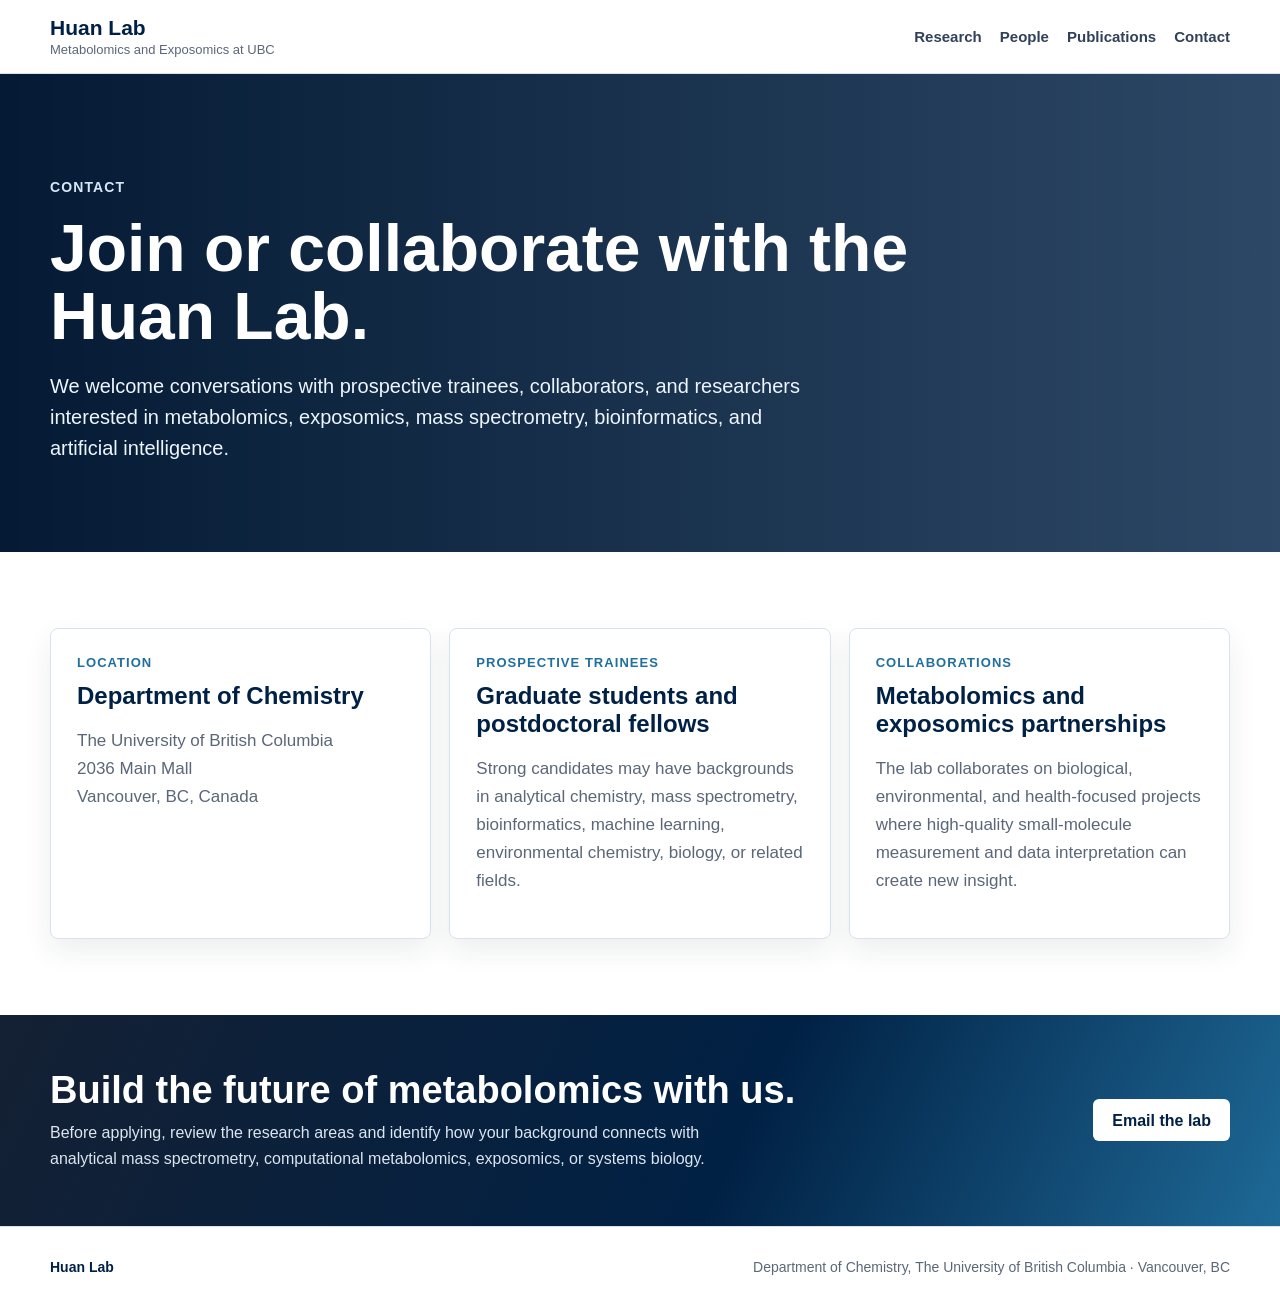
==== contact.html @ 89d255ff "Add files via upload" ====
<!doctype html>
<html lang="en">
<head>
  <meta charset="utf-8">
  <meta name="viewport" content="width=device-width, initial-scale=1">
  <title>Contact | Huan Lab</title>
  <link rel="stylesheet" href="style.css">
</head>
<body>
  <header class="site-header">
    <a class="site-brand" href="index.html">
      <strong>Huan Lab</strong>
      <span>Metabolomics and Exposomics at UBC</span>
    </a>
    <nav class="site-nav" aria-label="Primary navigation">
      <a href="research.html">Research</a>
      <a href="people.html">People</a>
      <a href="publications.html">Publications</a>
      <a href="contact.html">Contact</a>
    </nav>
  </header>

  <main>
    <section class="page-hero page-hero--contact">
      <div class="hl-wrap">
        <p class="hl-eyebrow">Contact</p>
        <h1>Join or collaborate with the Huan Lab.</h1>
        <p>We welcome conversations with prospective trainees, collaborators, and researchers interested in metabolomics, exposomics, mass spectrometry, bioinformatics, and artificial intelligence.</p>
      </div>
    </section>

    <section class="page-section">
      <div class="hl-wrap contact-grid">
        <article class="info-card">
          <span class="card-kicker">Location</span>
          <h2>Department of Chemistry</h2>
          <p>The University of British Columbia<br>2036 Main Mall<br>Vancouver, BC, Canada</p>
        </article>
        <article class="info-card">
          <span class="card-kicker">Prospective trainees</span>
          <h2>Graduate students and postdoctoral fellows</h2>
          <p>Strong candidates may have backgrounds in analytical chemistry, mass spectrometry, bioinformatics, machine learning, environmental chemistry, biology, or related fields.</p>
        </article>
        <article class="info-card">
          <span class="card-kicker">Collaborations</span>
          <h2>Metabolomics and exposomics partnerships</h2>
          <p>The lab collaborates on biological, environmental, and health-focused projects where high-quality small-molecule measurement and data interpretation can create new insight.</p>
        </article>
      </div>
    </section>

    <section class="hl-join" aria-labelledby="join-title">
      <div class="hl-wrap hl-join__inner">
        <div>
          <h2 id="join-title">Build the future of metabolomics with us.</h2>
          <p>Before applying, review the research areas and identify how your background connects with analytical mass spectrometry, computational metabolomics, exposomics, or systems biology.</p>
        </div>
        <a class="hl-button hl-button--light" href="mailto:tao.huan@ubc.ca">Email the lab</a>
      </div>
    </section>
  </main>

  <footer class="site-footer">
    <div class="hl-wrap">
      <strong>Huan Lab</strong>
      <span>Department of Chemistry, The University of British Columbia · Vancouver, BC</span>
    </div>
  </footer>
</body>
</html>
---- style.css ----
/* Huan Lab homepage redesign
   Add this in WordPress under Appearance > Custom CSS.
   All selectors use the hl- prefix to avoid broad theme conflicts. */

* {
  box-sizing: border-box;
}

body {
  margin: 0;
  background: var(--hl-bg);
  color: var(--hl-ink);
  font-family: Arial, Helvetica, sans-serif;
}

a {
  color: inherit;
}

.site-header {
  position: sticky;
  top: 0;
  z-index: 50;
  min-height: 74px;
  display: flex;
  align-items: center;
  justify-content: space-between;
  gap: 24px;
  padding: 14px max(24px, calc((100vw - 1180px) / 2));
  border-bottom: 1px solid var(--hl-line);
  background: rgba(255, 255, 255, .96);
  backdrop-filter: blur(12px);
}

.site-brand {
  display: grid;
  gap: 2px;
  color: var(--hl-ubc-blue);
  text-decoration: none;
}

.site-brand strong {
  font-size: 21px;
  line-height: 1.1;
}

.site-brand span {
  color: var(--hl-muted);
  font-size: 13px;
}

.site-nav {
  display: flex;
  flex-wrap: wrap;
  align-items: center;
  justify-content: flex-end;
  gap: 18px;
  color: #31415a;
  font-size: 15px;
  font-weight: 700;
}

.site-nav a {
  text-decoration: none;
}

.site-nav a:hover,
.site-nav a:focus {
  color: var(--hl-blue);
}

.site-footer {
  padding: 32px 0;
  border-top: 1px solid var(--hl-line);
  background: #fff;
  color: var(--hl-muted);
  font-size: 14px;
}

.site-footer .hl-wrap {
  display: flex;
  flex-wrap: wrap;
  justify-content: space-between;
  gap: 12px;
}

.site-footer strong {
  color: var(--hl-ubc-blue);
}

:root {
  --hl-ubc-blue: #002145;
  --hl-ink: #142033;
  --hl-muted: #5b6778;
  --hl-line: #d9e2ec;
  --hl-blue: #1f6f9f;
  --hl-green: #32705f;
  --hl-gold: #b98218;
  --hl-bg: #f6f8fb;
  --hl-white: #fff;
  --hl-shadow: 0 18px 45px rgba(20, 32, 51, .12);
  --hl-glow: 0 24px 70px rgba(31, 111, 159, .2);
}

.hl-wrap {
  width: min(1180px, calc(100% - 32px));
  margin-inline: auto;
}

.hl-hero {
  margin: 0 calc(50% - 50vw);
  color: var(--hl-white);
  background:
    linear-gradient(90deg, rgba(0, 22, 48, .98), rgba(0, 33, 69, .84) 48%, rgba(0, 33, 69, .22)),
    linear-gradient(180deg, rgba(0, 0, 0, .1), rgba(0, 33, 69, .35)),
    url("https://huan.chem.ubc.ca/wp-content/blogs.dir/3789/files/2022/09/LRPS1--scaled.jpg?b=3789&h=900&w=1600&zc=1") center / cover;
}

.hl-hero__inner {
  width: min(1180px, calc(100% - 32px));
  min-height: 620px;
  display: grid;
  align-content: center;
  margin-inline: auto;
  padding: 72px 0 118px;
}

.hl-eyebrow {
  margin: 0 0 16px;
  color: #d7e7f7;
  font-size: 14px;
  font-weight: 700;
  letter-spacing: .08em;
  line-height: 1.4;
  text-transform: uppercase;
}

.hl-eyebrow--dark {
  color: var(--hl-blue);
}

.hl-hero h1 {
  max-width: 860px;
  margin: 0;
  color: var(--hl-white);
  font-size: clamp(42px, 6vw, 72px);
  line-height: 1.01;
}

.hl-hero__copy {
  max-width: 760px;
  margin: 22px 0 28px;
  color: #edf5ff;
  font-size: 21px;
  line-height: 1.55;
}

.hl-hero__signals {
  max-width: 900px;
  display: flex;
  flex-wrap: wrap;
  gap: 10px;
  margin-top: 32px;
}

.hl-hero__signals span {
  display: inline-flex;
  align-items: center;
  min-height: 34px;
  padding: 0 12px;
  border: 1px solid rgba(255, 255, 255, .26);
  border-radius: 999px;
  background: rgba(255, 255, 255, .1);
  color: #eef6ff;
  font-size: 13px;
  font-weight: 700;
  backdrop-filter: blur(10px);
}

.hl-actions {
  display: flex;
  flex-wrap: wrap;
  gap: 12px;
}

.hl-button {
  display: inline-flex;
  align-items: center;
  justify-content: center;
  min-height: 42px;
  padding: 0 18px;
  border: 1px solid transparent;
  border-radius: 6px;
  background: var(--hl-ubc-blue);
  color: var(--hl-white) !important;
  font-weight: 700;
  line-height: 1.2;
  text-decoration: none !important;
}

.hl-button:hover,
.hl-button:focus {
  background: #073a73;
  color: var(--hl-white) !important;
  text-decoration: none !important;
}

.hl-button--secondary {
  background: var(--hl-white);
  color: var(--hl-ubc-blue) !important;
  border-color: #b8c7d9;
}

.hl-button--secondary:hover,
.hl-button--secondary:focus {
  background: #eef4fb;
  color: var(--hl-ubc-blue) !important;
}

.hl-button--light {
  background: var(--hl-white);
  color: var(--hl-ubc-blue) !important;
}

.hl-metrics {
  position: relative;
  z-index: 2;
  margin: -54px 0 0;
}

.hl-metric-grid {
  display: grid;
  grid-template-columns: repeat(4, minmax(0, 1fr));
  gap: 1px;
  overflow: hidden;
  border: 1px solid var(--hl-line);
  border-radius: 8px;
  background: var(--hl-line);
  box-shadow: var(--hl-glow);
}

.hl-metric {
  min-height: 110px;
  padding: 24px;
  background: var(--hl-white);
}

.hl-metric strong {
  display: block;
  color: var(--hl-blue);
  font-size: 30px;
  line-height: 1;
}

.hl-metric span {
  display: block;
  margin-top: 8px;
  color: var(--hl-muted);
  font-size: 14px;
  line-height: 1.35;
}

.hl-section {
  margin: 0 calc(50% - 50vw);
  padding: 76px 0;
  background: var(--hl-bg);
}

.hl-section--white {
  background: var(--hl-white);
  border-block: 1px solid var(--hl-line);
}

.hl-section-head {
  display: flex;
  align-items: end;
  justify-content: space-between;
  gap: 28px;
  margin-bottom: 28px;
}

.hl-section h2,
.hl-join h2 {
  margin: 0;
  color: var(--hl-ink);
  font-size: 38px;
  line-height: 1.15;
}

.hl-section-head p,
.hl-intro p,
.hl-people__copy p {
  max-width: 560px;
  margin: 0;
  color: var(--hl-muted);
  font-size: 16px;
  line-height: 1.6;
}

.hl-intro p,
.hl-people__copy p {
  margin: 16px 0 22px;
}

.hl-focus-grid {
  display: grid;
  grid-template-columns: repeat(4, minmax(0, 1fr));
  gap: 18px;
}

.hl-focus-card {
  min-height: 410px;
  display: flex;
  flex-direction: column;
  justify-content: end;
  overflow: hidden;
  border-radius: 8px;
  background: #18243a;
  color: var(--hl-white);
  box-shadow: 0 14px 34px rgba(20, 32, 51, .16);
  transition: transform .18s ease, box-shadow .18s ease;
}

.hl-focus-card:hover {
  transform: translateY(-4px);
  box-shadow: 0 18px 44px rgba(20, 32, 51, .2);
}

.hl-focus-card--sample {
  background: linear-gradient(rgba(0, 33, 69, .05), rgba(0, 19, 42, .9)), url("https://huan.chem.ubc.ca/wp-content/blogs.dir/3789/files/2020/11/solvent-transfer-scaled.jpg?b=3789&h=650&w=900&zc=1") center / cover;
}

.hl-focus-card--data {
  background: linear-gradient(rgba(0, 33, 69, .05), rgba(0, 19, 42, .9)), url("https://huan.chem.ubc.ca/wp-content/blogs.dir/3789/files/2020/11/Shipei-and-Huaxu-scaled.jpg?b=3789&h=650&w=900&zc=1") center / cover;
}

.hl-focus-card--system {
  background: linear-gradient(rgba(0, 33, 69, .05), rgba(0, 19, 42, .9)), url("https://huan.chem.ubc.ca/wp-content/blogs.dir/3789/files/2020/11/Shipei-autosampler-scaled.jpg?b=3789&h=650&w=900&zc=1") center / cover;
}

.hl-focus-card--team {
  background: linear-gradient(rgba(0, 33, 69, .05), rgba(0, 19, 42, .9)), url("https://huan.chem.ubc.ca/wp-content/blogs.dir/3789/files/2022/09/LRPS1--scaled.jpg?b=3789&h=650&w=900&zc=1") center / cover;
}

.hl-focus-card__body {
  padding: 24px;
}

.hl-focus-card__body span {
  display: inline-flex;
  margin-bottom: 12px;
  color: #98d4f0;
  font-size: 13px;
  font-weight: 800;
  letter-spacing: .08em;
}

.hl-focus-card h3 {
  margin: 0 0 8px;
  color: var(--hl-white);
  font-size: 21px;
  line-height: 1.2;
}

.hl-focus-card p {
  margin: 0;
  color: #e6eef8;
  font-size: 15px;
  line-height: 1.5;
}

.hl-focus-card a {
  display: inline-block;
  margin-top: 14px;
  color: var(--hl-white) !important;
  font-weight: 700;
}

.hl-split {
  display: grid;
  grid-template-columns: .9fr 1.4fr;
  gap: 48px;
  align-items: start;
}

.hl-research-list {
  display: grid;
  gap: 14px;
}

.hl-research-item {
  display: grid;
  grid-template-columns: 48px 1fr;
  gap: 16px;
  padding: 22px;
  border: 1px solid var(--hl-line);
  border-radius: 8px;
  background: linear-gradient(135deg, #fff, #f8fbfe);
  box-shadow: 0 10px 24px rgba(20, 32, 51, .06);
}

.hl-research-icon {
  width: 48px;
  height: 48px;
  display: grid;
  place-items: center;
  border-radius: 6px;
  color: var(--hl-white);
  background: var(--hl-blue);
  font-weight: 700;
  font-size: 13px;
}

.hl-research-icon--green {
  background: var(--hl-green);
}

.hl-research-icon--gold {
  background: var(--hl-gold);
}

.hl-research-icon--ink {
  background: var(--hl-ink);
}

.hl-research-item h3 {
  margin: 0 0 6px;
  color: var(--hl-ink);
  font-size: 20px;
  line-height: 1.25;
}

.hl-research-item p {
  margin: 0;
  color: var(--hl-muted);
  line-height: 1.55;
}

.hl-people {
  display: grid;
  grid-template-columns: 1fr 1fr;
  gap: 28px;
  align-items: center;
}

.hl-people-grid {
  display: grid;
  grid-template-columns: repeat(3, minmax(0, 1fr));
  gap: 12px;
}

.hl-people-grid a {
  min-height: 150px;
  display: flex;
  align-items: end;
  padding: 14px;
  border: 1px solid var(--hl-line);
  border-radius: 8px;
  background:
    linear-gradient(145deg, rgba(231, 238, 247, .94), rgba(255, 255, 255, .96)),
    radial-gradient(circle at 20% 20%, rgba(31, 111, 159, .22), transparent 34%);
  color: var(--hl-ubc-blue) !important;
  font-weight: 700;
  line-height: 1.25;
  text-decoration: none !important;
}

.hl-people-grid a:hover,
.hl-people-grid a:focus {
  border-color: #9db5cf;
  background: #eef4fb;
}

.hl-publication-panel {
  padding: 28px;
  border-radius: 8px;
  background:
    linear-gradient(140deg, rgba(0, 33, 69, 1), rgba(20, 32, 51, .96)),
    var(--hl-ubc-blue);
  color: var(--hl-white);
  box-shadow: var(--hl-glow);
}

.hl-publication-panel h3 {
  margin: 0 0 18px;
  color: var(--hl-white);
  font-size: 24px;
  line-height: 1.25;
}

.hl-publication {
  padding: 16px 0;
  border-top: 1px solid rgba(255, 255, 255, .22);
}

.hl-publication strong {
  display: block;
  margin-bottom: 4px;
  color: var(--hl-white);
  line-height: 1.4;
}

.hl-publication span {
  color: #cfdded;
  font-size: 14px;
}

.hl-join {
  margin: 0 calc(50% - 50vw);
  padding: 54px 0;
  background:
    linear-gradient(115deg, rgba(20, 32, 51, 1), rgba(0, 33, 69, .96) 58%, rgba(31, 111, 159, .92)),
    var(--hl-ink);
  color: var(--hl-white);
}

.hl-join__inner {
  display: flex;
  align-items: center;
  justify-content: space-between;
  gap: 28px;
}

.hl-join h2 {
  color: var(--hl-white);
}

.hl-join p {
  max-width: 680px;
  margin: 8px 0 0;
  color: #dce5f0;
  line-height: 1.6;
}

@media (max-width: 900px) {
  .hl-hero {
    background:
      linear-gradient(180deg, rgba(0, 22, 48, .96), rgba(0, 33, 69, .82)),
      url("https://huan.chem.ubc.ca/wp-content/blogs.dir/3789/files/2022/09/LRPS1--scaled.jpg?b=3789&h=900&w=1200&zc=1") center / cover;
  }

  .hl-hero__inner {
    min-height: 520px;
  }

  .hl-section-head,
  .hl-join__inner {
    align-items: start;
    flex-direction: column;
  }

  .hl-metric-grid,
  .hl-focus-grid,
  .hl-split,
  .hl-people {
    grid-template-columns: 1fr;
  }

  .hl-focus-card {
    min-height: 330px;
  }
}

@media (max-width: 560px) {
  .hl-hero h1 {
    font-size: 40px;
  }

  .hl-hero__copy {
    font-size: 18px;
  }

  .hl-section {
    padding: 56px 0;
  }

  .hl-section h2,
  .hl-join h2 {
    font-size: 29px;
  }

  .hl-people-grid {
    grid-template-columns: 1fr 1fr;
  }

  .hl-research-item {
    grid-template-columns: 1fr;
  }
}

.page-hero {
  padding: 104px 0 88px;
  color: #fff;
  background:
    linear-gradient(90deg, rgba(0, 22, 48, .96), rgba(0, 33, 69, .82)),
    url("https://huan.chem.ubc.ca/wp-content/blogs.dir/3789/files/2022/09/LRPS1--scaled.jpg?b=3789&h=760&w=1500&zc=1") center / cover;
}

.page-hero--research {
  background:
    linear-gradient(90deg, rgba(0, 22, 48, .96), rgba(0, 33, 69, .76)),
    url("https://huan.chem.ubc.ca/wp-content/blogs.dir/3789/files/2020/11/Shipei-autosampler-scaled.jpg?b=3789&h=760&w=1500&zc=1") center / cover;
}

.page-hero--people {
  background:
    linear-gradient(90deg, rgba(0, 22, 48, .96), rgba(0, 33, 69, .76)),
    url("https://huan.chem.ubc.ca/wp-content/blogs.dir/3789/files/2020/11/Shipei-and-Huaxu-scaled.jpg?b=3789&h=760&w=1500&zc=1") center / cover;
}

.page-hero--publications,
.page-hero--contact {
  background:
    linear-gradient(90deg, rgba(0, 22, 48, .98), rgba(0, 33, 69, .82)),
    url("https://huan.chem.ubc.ca/wp-content/blogs.dir/3789/files/2020/11/solvent-transfer-scaled.jpg?b=3789&h=760&w=1500&zc=1") center / cover;
}

.page-hero h1 {
  max-width: 860px;
  margin: 0;
  color: #fff;
  font-size: clamp(42px, 6vw, 66px);
  line-height: 1.04;
}

.page-hero p:not(.hl-eyebrow) {
  max-width: 760px;
  margin: 20px 0 0;
  color: #edf5ff;
  font-size: 20px;
  line-height: 1.55;
}

.page-section {
  padding: 76px 0;
  background: #fff;
}

.page-section--soft {
  border-block: 1px solid var(--hl-line);
  background: var(--hl-bg);
}

.page-intro {
  max-width: 920px;
}

.page-intro h2,
.section-heading h2,
.split-feature h2,
.info-card h2,
.publication-card h2,
.profile-lead h2 {
  margin: 0 0 14px;
  color: var(--hl-ubc-blue);
  line-height: 1.16;
}

.page-intro p,
.section-heading p,
.split-feature p,
.info-card p,
.publication-card p,
.profile-lead p {
  color: var(--hl-muted);
  font-size: 17px;
  line-height: 1.65;
}

.card-grid {
  display: grid;
  gap: 18px;
}

.card-grid--two {
  grid-template-columns: repeat(2, minmax(0, 1fr));
}

.info-card,
.publication-card,
.person-card {
  padding: 26px;
  border: 1px solid var(--hl-line);
  border-radius: 8px;
  background: #fff;
  box-shadow: 0 12px 28px rgba(20, 32, 51, .08);
}

.card-kicker,
.publication-card span {
  display: block;
  margin-bottom: 12px;
  color: var(--hl-blue);
  font-size: 13px;
  font-weight: 800;
  letter-spacing: .08em;
  text-transform: uppercase;
}

.split-feature {
  display: grid;
  grid-template-columns: .9fr 1.1fr;
  gap: 48px;
  align-items: start;
}

.process-list {
  display: grid;
  gap: 12px;
}

.process-list div {
  display: grid;
  grid-template-columns: 120px 1fr;
  gap: 18px;
  padding: 18px;
  border: 1px solid var(--hl-line);
  border-radius: 8px;
  background: #fff;
}

.process-list strong {
  color: var(--hl-ubc-blue);
}

.process-list span {
  color: var(--hl-muted);
}

.profile-lead {
  display: grid;
  grid-template-columns: 128px 1fr;
  gap: 28px;
  align-items: center;
}

.profile-initials {
  width: 128px;
  height: 128px;
  display: grid;
  place-items: center;
  border-radius: 8px;
  background: var(--hl-ubc-blue);
  color: #fff;
  font-size: 38px;
  font-weight: 800;
}

.people-card-grid,
.contact-grid {
  display: grid;
  grid-template-columns: repeat(3, minmax(0, 1fr));
  gap: 18px;
}

.person-card {
  min-height: 180px;
  display: flex;
  flex-direction: column;
  justify-content: end;
  background: linear-gradient(145deg, #e7eef7, #fff);
}

.person-card strong {
  color: var(--hl-ubc-blue);
  font-size: 20px;
}

.person-card span {
  margin-top: 8px;
  color: var(--hl-muted);
}

.publication-list {
  display: grid;
  gap: 16px;
}

.publication-card--featured {
  border-left: 6px solid var(--hl-blue);
}

@media (max-width: 900px) {
  .site-header {
    position: static;
    align-items: start;
    flex-direction: column;
    padding: 16px;
  }

  .site-nav {
    justify-content: start;
  }

  .card-grid--two,
  .split-feature,
  .profile-lead,
  .people-card-grid,
  .contact-grid {
    grid-template-columns: 1fr;
  }

  .page-hero {
    padding: 72px 0;
  }

  .page-hero h1 {
    font-size: 42px;
  }

  .process-list div {
    grid-template-columns: 1fr;
  }
}

@media (max-width: 560px) {
  .page-section {
    padding: 52px 0;
  }

  .page-hero h1 {
    font-size: 34px;
  }

  .page-hero p:not(.hl-eyebrow) {
    font-size: 17px;
  }
}
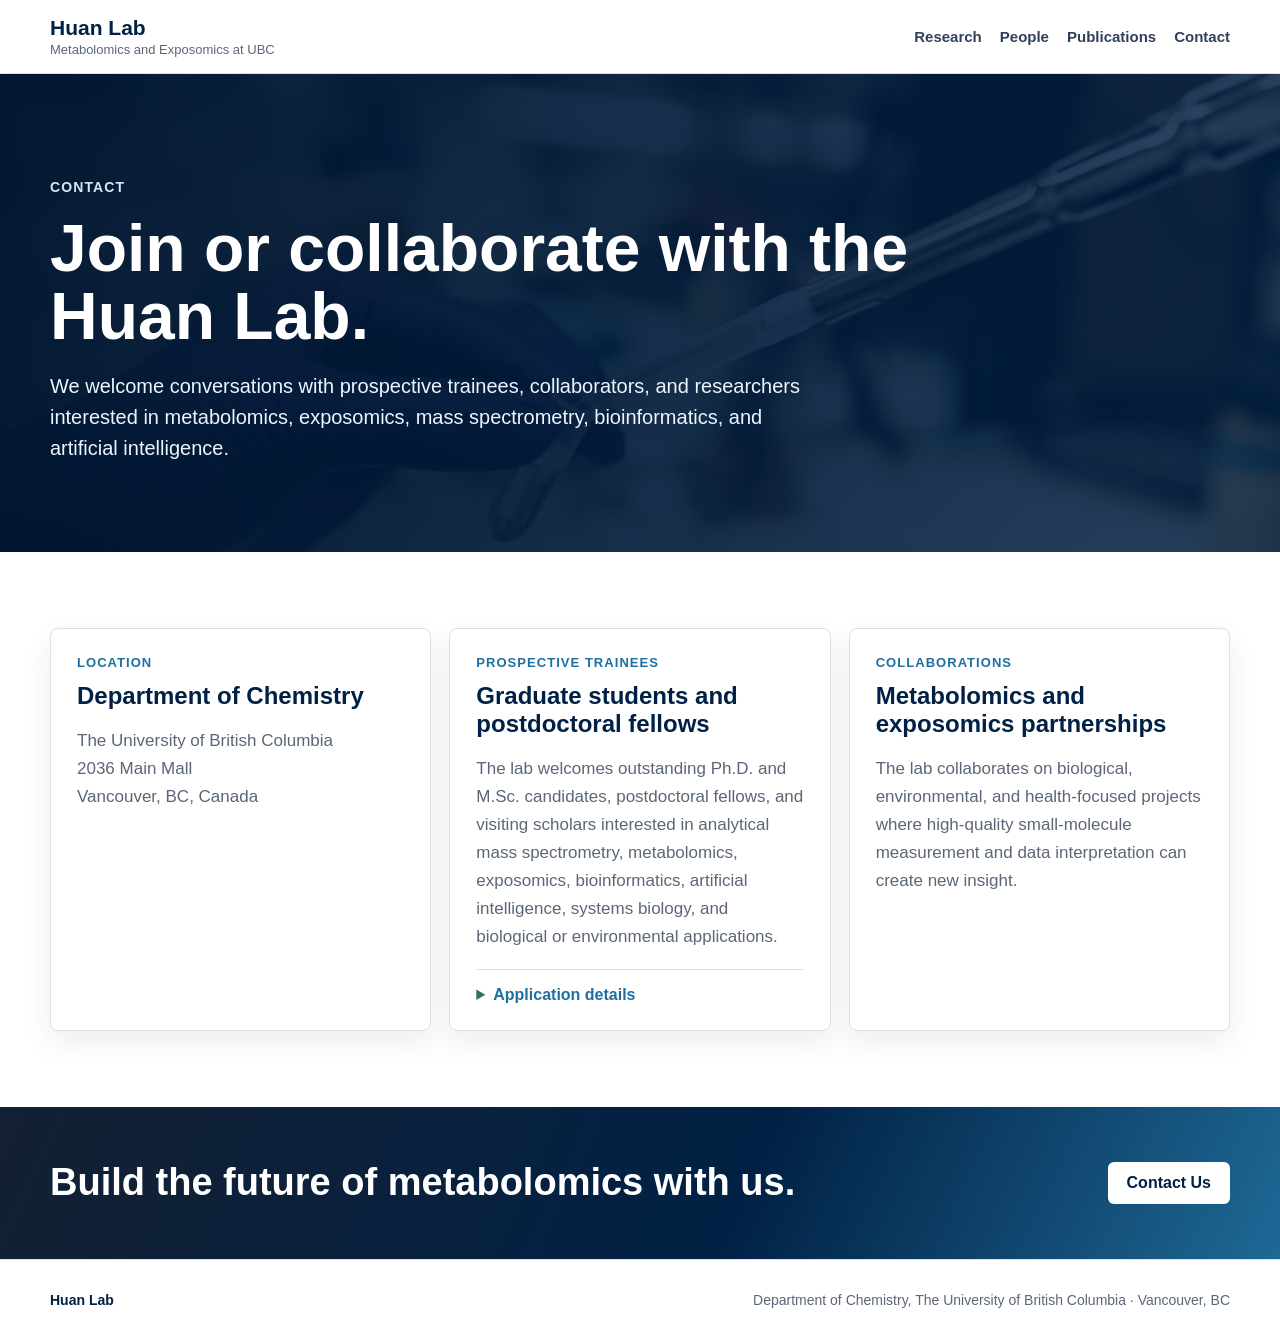
==== commit 22689167: "Website update" ====
--- a/contact.html
+++ b/contact.html
@@ -39,7 +39,11 @@
         <article class="info-card">
           <span class="card-kicker">Prospective trainees</span>
           <h2>Graduate students and postdoctoral fellows</h2>
-          <p>Strong candidates may have backgrounds in analytical chemistry, mass spectrometry, bioinformatics, machine learning, environmental chemistry, biology, or related fields.</p>
+          <p>The lab welcomes outstanding Ph.D. and M.Sc. candidates, postdoctoral fellows, and visiting scholars interested in analytical mass spectrometry, metabolomics, exposomics, bioinformatics, artificial intelligence, systems biology, and biological or environmental applications.</p>
+          <details class="contact-more">
+            <summary>Application details</summary>
+            <p>Graduate applicants may apply through <a href="https://chem.ubc.ca/prospective-graduate-students" target="_blank" rel="noopener">UBC Chemistry</a>, <a href="https://www.gsat.ubc.ca/admission/" target="_blank" rel="noopener">Genome Science and Technology</a>, or <a href="https://www.bioinformatics.ubc.ca/program/" target="_blank" rel="noopener">Bioinformatics</a>, depending on their academic background. Prior expertise is not required; the lab trains motivated students and encourages prospective applicants to contact current group members to learn more about the lab environment.</p>
+          </details>
         </article>
         <article class="info-card">
           <span class="card-kicker">Collaborations</span>
@@ -53,16 +57,15 @@
       <div class="hl-wrap hl-join__inner">
         <div>
           <h2 id="join-title">Build the future of metabolomics with us.</h2>
-          <p>Before applying, review the research areas and identify how your background connects with analytical mass spectrometry, computational metabolomics, exposomics, or systems biology.</p>
         </div>
-        <a class="hl-button hl-button--light" href="mailto:tao.huan@ubc.ca">Email the lab</a>
+        <a class="hl-button hl-button--light" href="mailto:thuan@chem.ubc.ca">Contact Us</a>
       </div>
     </section>
   </main>
 
   <footer class="site-footer">
     <div class="hl-wrap">
-      <strong>Huan Lab</strong>
+      <a class="site-footer__brand" href="index.html"><strong>Huan Lab</strong></a>
       <span>Department of Chemistry, The University of British Columbia · Vancouver, BC</span>
     </div>
   </footer>
--- a/style.css
+++ b/style.css
@@ -88,6 +88,18 @@
   color: var(--hl-ubc-blue);
 }
 
+.site-footer__brand {
+  color: var(--hl-ubc-blue);
+  text-decoration: none;
+}
+
+.site-footer__brand:hover,
+.site-footer__brand:focus {
+  color: var(--hl-blue);
+  text-decoration: underline;
+  text-underline-offset: 3px;
+}
+
 :root {
   --hl-ubc-blue: #002145;
   --hl-ink: #142033;
@@ -107,13 +119,17 @@
   margin-inline: auto;
 }
 
+.wrap {
+  margin-inline: auto;
+}
+
 .hl-hero {
   margin: 0 calc(50% - 50vw);
   color: var(--hl-white);
   background:
     linear-gradient(90deg, rgba(0, 22, 48, .98), rgba(0, 33, 69, .84) 48%, rgba(0, 33, 69, .22)),
     linear-gradient(180deg, rgba(0, 0, 0, .1), rgba(0, 33, 69, .35)),
-    url("https://huan.chem.ubc.ca/wp-content/blogs.dir/3789/files/2022/09/LRPS1--scaled.jpg?b=3789&h=900&w=1600&zc=1") center / cover;
+    url("images/lab-team.jpg") center / cover;
 }
 
 .hl-hero__inner {
@@ -327,19 +343,19 @@
 }
 
 .hl-focus-card--sample {
-  background: linear-gradient(rgba(0, 33, 69, .05), rgba(0, 19, 42, .9)), url("https://huan.chem.ubc.ca/wp-content/blogs.dir/3789/files/2020/11/solvent-transfer-scaled.jpg?b=3789&h=650&w=900&zc=1") center / cover;
+  background: linear-gradient(rgba(0, 33, 69, .05), rgba(0, 19, 42, .9)), url("images/sample-prep.jpg") center / cover;
 }
 
 .hl-focus-card--data {
-  background: linear-gradient(rgba(0, 33, 69, .05), rgba(0, 19, 42, .9)), url("https://huan.chem.ubc.ca/wp-content/blogs.dir/3789/files/2020/11/Shipei-and-Huaxu-scaled.jpg?b=3789&h=650&w=900&zc=1") center / cover;
+  background: linear-gradient(rgba(0, 33, 69, .05), rgba(0, 19, 42, .9)), url("images/data-processing.jpg") center / cover;
 }
 
 .hl-focus-card--system {
-  background: linear-gradient(rgba(0, 33, 69, .05), rgba(0, 19, 42, .9)), url("https://huan.chem.ubc.ca/wp-content/blogs.dir/3789/files/2020/11/Shipei-autosampler-scaled.jpg?b=3789&h=650&w=900&zc=1") center / cover;
+  background: linear-gradient(rgba(0, 33, 69, .05), rgba(0, 19, 42, .9)), url("images/lcms-system.jpg") center / cover;
 }
 
 .hl-focus-card--team {
-  background: linear-gradient(rgba(0, 33, 69, .05), rgba(0, 19, 42, .9)), url("https://huan.chem.ubc.ca/wp-content/blogs.dir/3789/files/2022/09/LRPS1--scaled.jpg?b=3789&h=650&w=900&zc=1") center / cover;
+  background: linear-gradient(rgba(0, 33, 69, .05), rgba(0, 19, 42, .9)), url("images/lab-team.jpg") center / cover;
 }
 
 .hl-focus-card__body {
@@ -436,6 +452,55 @@
   line-height: 1.55;
 }
 
+.hl-instrument-grid {
+  display: grid;
+  grid-template-columns: repeat(3, minmax(0, 1fr));
+  gap: 18px;
+}
+
+.hl-instrument-card {
+  overflow: hidden;
+  border: 1px solid var(--hl-line);
+  border-radius: 8px;
+  background: var(--hl-white);
+  box-shadow: 0 14px 34px rgba(20, 32, 51, .12);
+}
+
+.hl-instrument-card img {
+  width: 100%;
+  aspect-ratio: 4 / 3;
+  display: block;
+  object-fit: cover;
+  background: #eef4fb;
+}
+
+.hl-instrument-card div {
+  padding: 22px;
+}
+
+.hl-instrument-card span {
+  display: block;
+  margin-bottom: 10px;
+  color: var(--hl-blue);
+  font-size: 12px;
+  font-weight: 900;
+  letter-spacing: .08em;
+  text-transform: uppercase;
+}
+
+.hl-instrument-card h3 {
+  margin: 0 0 10px;
+  color: var(--hl-ubc-blue);
+  font-size: 23px;
+  line-height: 1.15;
+}
+
+.hl-instrument-card p {
+  margin: 0;
+  color: var(--hl-muted);
+  line-height: 1.55;
+}
+
 .hl-people {
   display: grid;
   grid-template-columns: 1fr 1fr;
@@ -451,9 +516,12 @@
 
 .hl-people-grid a {
   min-height: 150px;
-  display: flex;
-  align-items: end;
-  padding: 14px;
+  position: relative;
+  overflow: hidden;
+  display: grid;
+  align-content: space-between;
+  gap: 12px;
+  padding: 18px;
   border: 1px solid var(--hl-line);
   border-radius: 8px;
   background:
@@ -463,12 +531,86 @@
   font-weight: 700;
   line-height: 1.25;
   text-decoration: none !important;
+  box-shadow: 0 14px 35px rgba(20, 32, 51, .08);
+  transition: transform .18s ease, border-color .18s ease, box-shadow .18s ease, background .18s ease;
+}
+
+.hl-people-grid a::after {
+  content: "";
+  position: absolute;
+  inset: auto -34px -48px auto;
+  width: 120px;
+  height: 120px;
+  border-radius: 999px;
+  background: rgba(31, 111, 159, .1);
+  pointer-events: none;
+}
+
+.hl-people-icon {
+  position: relative;
+  z-index: 1;
+  width: 48px;
+  height: 48px;
+  display: grid;
+  place-items: center;
+  border-radius: 8px;
+  background: rgba(31, 111, 159, .12);
+  color: var(--hl-blue);
+}
+
+.hl-people-icon svg {
+  width: 27px;
+  height: 27px;
+  fill: none;
+  stroke: currentColor;
+  stroke-width: 1.9;
+  stroke-linecap: round;
+  stroke-linejoin: round;
+}
+
+.hl-people-icon--green {
+  background: rgba(50, 112, 95, .13);
+  color: var(--hl-green);
+}
+
+.hl-people-icon--gold {
+  background: rgba(185, 130, 24, .14);
+  color: var(--hl-gold);
+}
+
+.hl-people-icon--slate {
+  background: rgba(20, 32, 51, .1);
+  color: #31415a;
+}
+
+.hl-people-label,
+.hl-people-note {
+  position: relative;
+  z-index: 1;
+  display: block;
+}
+
+.hl-people-label {
+  max-width: 13ch;
+  font-size: 20px;
+}
+
+.hl-people-note {
+  margin-top: 6px;
+  color: var(--hl-muted);
+  font-size: 13px;
+  font-weight: 700;
+  line-height: 1.35;
 }
 
 .hl-people-grid a:hover,
 .hl-people-grid a:focus {
   border-color: #9db5cf;
-  background: #eef4fb;
+  background:
+    linear-gradient(145deg, rgba(238, 244, 251, .98), rgba(255, 255, 255, 1)),
+    radial-gradient(circle at 20% 20%, rgba(31, 111, 159, .28), transparent 34%);
+  box-shadow: 0 20px 45px rgba(20, 32, 51, .12);
+  transform: translateY(-3px);
 }
 
 .hl-publication-panel {
@@ -489,8 +631,15 @@
 }
 
 .hl-publication {
+  display: block;
   padding: 16px 0;
   border-top: 1px solid rgba(255, 255, 255, .22);
+  text-decoration: none;
+}
+
+.hl-publication:hover strong,
+.hl-publication:focus strong {
+  text-decoration: underline;
 }
 
 .hl-publication strong {
@@ -536,7 +685,7 @@
   .hl-hero {
     background:
       linear-gradient(180deg, rgba(0, 22, 48, .96), rgba(0, 33, 69, .82)),
-      url("https://huan.chem.ubc.ca/wp-content/blogs.dir/3789/files/2022/09/LRPS1--scaled.jpg?b=3789&h=900&w=1200&zc=1") center / cover;
+      url("images/lab-team.jpg") center / cover;
   }
 
   .hl-hero__inner {
@@ -552,6 +701,7 @@
   .hl-metric-grid,
   .hl-focus-grid,
   .hl-split,
+  .hl-instrument-grid,
   .hl-people {
     grid-template-columns: 1fr;
   }
@@ -593,26 +743,38 @@
   color: #fff;
   background:
     linear-gradient(90deg, rgba(0, 22, 48, .96), rgba(0, 33, 69, .82)),
-    url("https://huan.chem.ubc.ca/wp-content/blogs.dir/3789/files/2022/09/LRPS1--scaled.jpg?b=3789&h=760&w=1500&zc=1") center / cover;
+    url("images/lab-team.jpg") center / cover;
 }
 
 .page-hero--research {
   background:
     linear-gradient(90deg, rgba(0, 22, 48, .96), rgba(0, 33, 69, .76)),
-    url("https://huan.chem.ubc.ca/wp-content/blogs.dir/3789/files/2020/11/Shipei-autosampler-scaled.jpg?b=3789&h=760&w=1500&zc=1") center / cover;
+    url("images/lcms-system.jpg") center / cover;
 }
 
 .page-hero--people {
   background:
     linear-gradient(90deg, rgba(0, 22, 48, .96), rgba(0, 33, 69, .76)),
-    url("https://huan.chem.ubc.ca/wp-content/blogs.dir/3789/files/2020/11/Shipei-and-Huaxu-scaled.jpg?b=3789&h=760&w=1500&zc=1") center / cover;
+    url("images/data-processing.jpg") center / cover;
+}
+
+.page-hero--alumni {
+  background:
+    linear-gradient(90deg, rgba(0, 22, 48, .97), rgba(0, 33, 69, .74)),
+    url("images/lab-team.jpg") center / cover;
+}
+
+.page-hero--lab-life {
+  background:
+    linear-gradient(90deg, rgba(0, 22, 48, .96), rgba(0, 33, 69, .7)),
+    url("images/lab-team.jpg") center / cover;
 }
 
 .page-hero--publications,
 .page-hero--contact {
   background:
     linear-gradient(90deg, rgba(0, 22, 48, .98), rgba(0, 33, 69, .82)),
-    url("https://huan.chem.ubc.ca/wp-content/blogs.dir/3789/files/2020/11/solvent-transfer-scaled.jpg?b=3789&h=760&w=1500&zc=1") center / cover;
+    url("images/sample-prep.jpg") center / cover;
 }
 
 .page-hero h1 {
@@ -686,6 +848,34 @@
   box-shadow: 0 12px 28px rgba(20, 32, 51, .08);
 }
 
+.contact-more {
+  margin-top: 18px;
+  padding-top: 16px;
+  border-top: 1px solid var(--hl-line);
+}
+
+.contact-more summary {
+  cursor: pointer;
+  color: var(--hl-blue);
+  font-weight: 900;
+}
+
+.contact-more summary::marker {
+  color: var(--hl-green);
+}
+
+.contact-more p {
+  margin: 12px 0 0;
+  font-size: 15px;
+}
+
+.contact-more a {
+  color: var(--hl-blue);
+  font-weight: 800;
+  text-decoration-thickness: 1px;
+  text-underline-offset: 3px;
+}
+
 .card-kicker,
 .publication-card span {
   display: block;
@@ -709,6 +899,76 @@
   gap: 12px;
 }
 
+.lab-life-empty {
+  min-height: 360px;
+}
+
+.people-tab-grid {
+  display: grid;
+  grid-template-columns: repeat(2, minmax(0, 1fr));
+  gap: 18px;
+}
+
+.people-tab-card {
+  min-height: 190px;
+  padding: 28px;
+  border: 1px solid var(--hl-line);
+  border-radius: 8px;
+  background: #fff;
+  box-shadow: 0 14px 35px rgba(20, 32, 51, .08);
+}
+
+.people-tab-card h2 {
+  margin: 0 0 14px;
+}
+
+.people-tab-card p {
+  max-width: 720px;
+  margin: 0;
+  color: var(--hl-muted);
+  font-size: 16px;
+  line-height: 1.6;
+}
+
+.people-tab-card--link {
+  position: relative;
+  overflow: hidden;
+  display: block;
+  color: var(--hl-ubc-blue);
+  text-decoration: none !important;
+  background:
+    linear-gradient(145deg, rgba(231, 238, 247, .94), rgba(255, 255, 255, .96)),
+    radial-gradient(circle at 86% 18%, rgba(50, 112, 95, .2), transparent 32%);
+  transition: transform .18s ease, border-color .18s ease, box-shadow .18s ease;
+}
+
+.people-tab-card--link::after {
+  content: "->";
+  position: absolute;
+  right: 28px;
+  bottom: 24px;
+  color: var(--hl-green);
+  font-size: 28px;
+  font-weight: 800;
+}
+
+.people-tab-card--link:hover,
+.people-tab-card--link:focus {
+  border-color: #9db5cf;
+  box-shadow: 0 20px 45px rgba(20, 32, 51, .12);
+  transform: translateY(-3px);
+}
+
+.people-tab-card__eyebrow {
+  display: block;
+  margin-bottom: 10px;
+  color: var(--hl-green);
+  font-size: 13px;
+  font-weight: 900;
+  letter-spacing: .12em;
+  text-transform: uppercase;
+}
+
 .process-list div {
   display: grid;
   grid-template-columns: 120px 1fr;
@@ -725,6 +985,210 @@
 
 .process-list span {
   color: var(--hl-muted);
+}
+
+.research-aims {
+  display: grid;
+  grid-template-columns: .8fr 1.2fr;
+  gap: 42px;
+  align-items: start;
+}
+
+.research-aims h2,
+.research-sponsors h2 {
+  margin: 0;
+  color: var(--hl-ubc-blue);
+  font-size: clamp(30px, 4vw, 46px);
+  line-height: 1.08;
+}
+
+.research-aim-list {
+  display: grid;
+  gap: 12px;
+}
+
+.research-aim-list article {
+  display: grid;
+  grid-template-columns: 54px 1fr;
+  gap: 16px;
+  align-items: center;
+  padding: 18px;
+  border: 1px solid var(--hl-line);
+  border-radius: 8px;
+  background: #fff;
+  box-shadow: 0 10px 24px rgba(20, 32, 51, .06);
+}
+
+.research-aim-list strong {
+  display: grid;
+  place-items: center;
+  width: 44px;
+  height: 44px;
+  border-radius: 6px;
+  background: var(--hl-ubc-blue);
+  color: #fff;
+  font-size: 14px;
+}
+
+.research-aim-list span {
+  color: var(--hl-ink);
+  font-weight: 700;
+  line-height: 1.5;
+}
+
+.research-pillar {
+  display: grid;
+  grid-template-columns: .82fr 1.18fr;
+  gap: 42px;
+  align-items: center;
+}
+
+.research-pillar--reverse {
+  grid-template-columns: 1.18fr .82fr;
+}
+
+.research-pillar article {
+  max-width: 760px;
+}
+
+.research-pillar h2 {
+  margin: 0 0 18px;
+  color: var(--hl-ubc-blue);
+  font-size: clamp(30px, 4vw, 44px);
+  line-height: 1.1;
+}
+
+.research-pillar p:not(.hl-eyebrow),
+.research-sponsors p {
+  color: var(--hl-muted);
+  font-size: 17px;
+  line-height: 1.68;
+}
+
+.research-pillar p + p {
+  margin-top: 14px;
+}
+
+.research-pillar-media {
+  min-height: 360px;
+  border: 1px solid var(--hl-line);
+  border-radius: 8px;
+  box-shadow: var(--hl-shadow);
+}
+
+.research-pillar-media--analytical {
+  background: linear-gradient(rgba(0, 33, 69, .1), rgba(0, 33, 69, .24)), url("images/lcms-system.jpg") center / cover;
+}
+
+.research-pillar-media--computational {
+  background: linear-gradient(rgba(0, 33, 69, .08), rgba(0, 33, 69, .26)), url("images/data-processing.jpg") center / cover;
+}
+
+.research-pillar-media--machine {
+  background: linear-gradient(rgba(0, 33, 69, .08), rgba(0, 33, 69, .28)), url("images/sample-prep.jpg") center / cover;
+}
+
+.research-pillar-media--application {
+  background: linear-gradient(rgba(0, 33, 69, .08), rgba(0, 33, 69, .24)), url("images/lab-team.jpg") center / cover;
+}
+
+.research-sponsors {
+  max-width: 880px;
+}
+
+.research-sponsors p {
+  margin-bottom: 0;
+}
+
+.funding-grid {
+  display: grid;
+  grid-template-columns: repeat(4, minmax(0, 1fr));
+  gap: 14px;
+  margin-top: 28px;
+}
+
+.funding-grid article {
+  min-height: 138px;
+  display: grid;
+  align-content: center;
+  gap: 10px;
+  padding: 22px;
+  border: 1px solid var(--hl-line);
+  border-radius: 8px;
+  background: #fff;
+  box-shadow: 0 12px 28px rgba(20, 32, 51, .07);
+}
+
+.funding-grid strong {
+  color: var(--hl-ubc-blue);
+  font-size: 20px;
+  line-height: 1.18;
+}
+
+.funding-grid span {
+  color: var(--hl-muted);
+  font-size: 14px;
+  font-weight: 700;
+  line-height: 1.45;
+}
+
+.funding-panel {
+  display: grid;
+  gap: 18px;
+  margin-top: 30px;
+}
+
+.funding-logo-board {
+  margin: 0;
+  padding: 26px;
+  border: 1px solid var(--hl-line);
+  border-radius: 8px;
+  background: #fff;
+  box-shadow: 0 16px 34px rgba(20, 32, 51, .08);
+}
+
+.funding-logo-board img {
+  width: 100%;
+  display: block;
+  object-fit: contain;
+}
+
+.funding-logo-grid {
+  display: grid;
+  grid-template-columns: repeat(4, minmax(0, 1fr));
+  gap: 14px;
+}
+
+.funding-logo-grid article {
+  min-height: 154px;
+  display: grid;
+  align-content: center;
+  justify-items: center;
+  gap: 10px;
+  padding: 22px 18px;
+  border: 1px solid var(--hl-line);
+  border-radius: 8px;
+  background: #fff;
+  box-shadow: 0 12px 28px rgba(20, 32, 51, .07);
+  text-align: center;
+}
+
+.funding-logo-card img {
+  width: 100%;
+  height: 88px;
+  display: block;
+  object-fit: contain;
+}
+
+.funding-logo-card img {
+  mix-blend-mode: multiply;
+}
+
+.funding-logo-grid span {
+  color: var(--hl-muted);
+  font-size: 13px;
+  font-weight: 800;
+  line-height: 1.35;
 }
 
 .profile-lead {
@@ -753,31 +1217,1071 @@
   gap: 18px;
 }
 
+.people-card-grid {
+  grid-template-columns: repeat(4, minmax(0, 1fr));
+  gap: 16px;
+}
+
 .person-card {
-  min-height: 180px;
+  position: relative;
+  min-height: 250px;
   display: flex;
   flex-direction: column;
-  justify-content: end;
-  background: linear-gradient(145deg, #e7eef7, #fff);
+  justify-content: space-between;
+  overflow: hidden;
+  padding: 24px;
+  border: 1px solid var(--hl-line);
+  border-radius: 8px;
+  background:
+    linear-gradient(145deg, rgba(255, 255, 255, .96), rgba(238, 244, 251, .94)),
+    radial-gradient(circle at 8% 0%, rgba(31, 111, 159, .2), transparent 32%);
+  box-shadow: 0 14px 34px rgba(20, 32, 51, .1);
+  text-decoration: none !important;
+  transition: transform .18s ease, box-shadow .18s ease, border-color .18s ease;
 }
 
 .person-card strong {
+  display: block;
+  color: var(--hl-ubc-blue);
+  font-size: 23px;
+  line-height: 1.15;
+}
+
+.person-card span {
+  display: block;
+  margin-top: 12px;
+  color: var(--hl-muted);
+  font-size: 15px;
+  line-height: 1.45;
+}
+
+.person-card em {
+  width: 48px;
+  height: 48px;
+  display: grid;
+  place-items: center;
+  margin-bottom: 38px;
+  border-radius: 6px;
+  background: var(--hl-ubc-blue);
+  color: #fff;
+  font-size: 15px;
+  font-style: normal;
+  font-weight: 900;
+}
+
+.person-card small {
+  display: inline-flex;
+  align-items: center;
+  margin-top: 22px;
+  color: var(--hl-blue);
+  font-size: 13px;
+  font-weight: 900;
+  letter-spacing: .04em;
+  text-transform: uppercase;
+}
+
+.person-card:hover,
+.person-card:focus {
+  transform: translateY(-4px);
+  border-color: rgba(31, 111, 159, .34);
+  box-shadow: 0 20px 44px rgba(20, 32, 51, .14);
+}
+
+.person-card--postdoc em {
+  background: var(--hl-blue);
+}
+
+.person-card--grad em {
+  background: var(--hl-green);
+}
+
+.person-card--undergrad em {
+  background: var(--hl-gold);
+}
+
+.person-card--staff em {
+  background: var(--hl-ink);
+}
+
+.section-heading--with-action {
+  display: flex;
+  align-items: end;
+  justify-content: space-between;
+  gap: 28px;
+  margin-bottom: 28px;
+}
+
+.section-heading--with-action > div {
+  max-width: 860px;
+}
+
+.publication-list {
+  display: grid;
+  gap: 16px;
+}
+
+.publication-card--featured {
+  border-left: 6px solid var(--hl-blue);
+}
+
+.publications-hero {
+  background:
+    linear-gradient(90deg, rgba(0, 22, 48, .98), rgba(0, 33, 69, .84)),
+    url("images/sample-prep.jpg") center / cover;
+}
+
+.publication-dashboard {
+  position: relative;
+  z-index: 2;
+  margin-top: -42px;
+}
+
+.publication-dashboard-grid {
+  display: grid;
+  grid-template-columns: repeat(4, minmax(0, 1fr));
+  gap: 1px;
+  overflow: hidden;
+  border: 1px solid var(--hl-line);
+  border-radius: 8px;
+  background: var(--hl-line);
+  box-shadow: var(--hl-glow);
+}
+
+.publication-dashboard-grid article,
+.publication-dashboard-link {
+  min-height: 118px;
+  padding: 22px;
+  background: #fff;
+}
+
+.publication-dashboard-link {
+  text-decoration: none;
+  transition: background .18s ease;
+}
+
+.publication-dashboard-link:hover,
+.publication-dashboard-link:focus {
+  background: #eef4fb;
+  outline: none;
+}
+
+.publication-dashboard-grid strong {
+  display: block;
+  color: var(--hl-blue);
+  font-size: 32px;
+  line-height: 1;
+}
+
+.publication-dashboard-grid span {
+  display: block;
+  margin-top: 8px;
+  color: var(--hl-muted);
+  font-weight: 700;
+  line-height: 1.35;
+}
+
+.publication-feature-wrap {
+  padding-bottom: 42px;
+}
+
+.publication-feature-grid {
+  display: grid;
+  grid-template-columns: 1fr 1fr;
+  gap: 18px;
+}
+
+.publication-feature-card {
+  padding: 28px;
+  border: 1px solid var(--hl-line);
+  border-radius: 8px;
+  background: #fff;
+  box-shadow: 0 12px 28px rgba(20, 32, 51, .08);
+}
+
+.publication-feature-card.dark {
+  background: var(--hl-ubc-blue);
+  color: #fff;
+}
+
+.publication-feature-card span {
+  display: block;
+  margin-bottom: 12px;
+  color: var(--hl-blue);
+  font-size: 13px;
+  font-weight: 900;
+  letter-spacing: .08em;
+  text-transform: uppercase;
+}
+
+.publication-feature-card.dark span {
+  color: #98d4f0;
+}
+
+.publication-feature-card h2 {
+  margin: 0 0 12px;
+  color: var(--hl-ubc-blue);
+  font-size: 29px;
+  line-height: 1.15;
+}
+
+.publication-feature-card.dark h2 {
+  color: #fff;
+}
+
+.publication-feature-card p {
+  margin: 0;
+  color: var(--hl-muted);
+  line-height: 1.6;
+}
+
+.publication-feature-card.dark p {
+  color: #dce8f5;
+}
+
+.publication-highlight-wrap {
+  padding-bottom: 42px;
+}
+
+.publication-highlight-head {
+  display: grid;
+  gap: 10px;
+  max-width: 850px;
+  margin-bottom: 24px;
+}
+
+.publication-highlight-head h2 {
+  margin: 0;
+  color: var(--hl-ubc-blue);
+  font-size: clamp(30px, 4vw, 46px);
+  line-height: 1.08;
+}
+
+.publication-highlight-head p:last-child {
+  margin: 0;
+  color: var(--hl-muted);
+  font-size: 18px;
+  line-height: 1.6;
+}
+
+.publication-highlight-grid {
+  display: grid;
+  grid-template-columns: repeat(4, minmax(0, 1fr));
+  gap: 16px;
+}
+
+.publication-highlight-card {
+  display: grid;
+  align-content: start;
+  gap: 12px;
+  min-height: 245px;
+  padding: 22px;
+  border: 1px solid var(--hl-line);
+  border-radius: 8px;
+  background: #fff;
+  box-shadow: 0 14px 30px rgba(20, 32, 51, .07);
+  text-decoration: none;
+  transition: border-color .18s ease, box-shadow .18s ease, transform .18s ease;
+}
+
+.publication-highlight-card:hover,
+.publication-highlight-card:focus {
+  border-color: rgba(0, 85, 183, .35);
+  box-shadow: 0 18px 38px rgba(20, 32, 51, .12);
+  transform: translateY(-2px);
+  outline: none;
+}
+
+.publication-highlight-card span {
+  color: var(--hl-blue);
+  font-size: 12px;
+  font-weight: 900;
+  letter-spacing: .08em;
+  text-transform: uppercase;
+}
+
+.publication-highlight-card h3 {
+  margin: 0;
   color: var(--hl-ubc-blue);
   font-size: 20px;
-}
-
-.person-card span {
+  line-height: 1.25;
+}
+
+.publication-highlight-card p {
+  margin: 0;
+  color: var(--hl-muted);
+  font-size: 14px;
+  line-height: 1.55;
+}
+
+.publication-layout {
+  display: grid;
+  grid-template-columns: 190px 1fr;
+  gap: 28px;
+  align-items: start;
+}
+
+.publication-years {
+  position: sticky;
+  top: 96px;
+  display: grid;
+  gap: 6px;
+  padding: 18px;
+  border: 1px solid var(--hl-line);
+  border-radius: 8px;
+  background: #fff;
+}
+
+.publication-years strong {
+  margin-bottom: 6px;
+  color: var(--hl-ubc-blue);
+}
+
+.publication-years a {
+  display: block;
+  padding: 7px 10px;
+  border-radius: 5px;
+  color: var(--hl-muted);
+  font-weight: 800;
+  text-decoration: none;
+}
+
+.publication-years a:hover,
+.publication-years a:focus {
+  background: #eef4fb;
+  color: var(--hl-blue);
+}
+
+.publication-archive {
+  display: grid;
+  gap: 22px;
+}
+
+.publication-single-wrap {
+  max-width: 1040px;
+}
+
+.publication-single-head {
+  display: grid;
+  gap: 10px;
+  margin-bottom: 24px;
+  padding-bottom: 20px;
+  border-bottom: 1px solid var(--hl-line);
+}
+
+.publication-single-head h2 {
+  margin: 0;
+  color: var(--hl-ubc-blue);
+  font-size: clamp(28px, 4vw, 44px);
+  line-height: 1.08;
+}
+
+.publication-single-head p:last-child {
+  max-width: 780px;
+  margin: 0;
+  color: var(--hl-muted);
+  font-size: 18px;
+  line-height: 1.6;
+}
+
+.publication-year {
+  scroll-margin-top: 98px;
+  overflow: hidden;
+  border: 1px solid var(--hl-line);
+  border-radius: 8px;
+  background: #fff;
+  box-shadow: 0 10px 24px rgba(20, 32, 51, .06);
+}
+
+.publication-year-head {
+  display: flex;
+  align-items: center;
+  justify-content: space-between;
+  gap: 18px;
+  padding: 18px 22px;
+  border-bottom: 1px solid var(--hl-line);
+  background: linear-gradient(145deg, #f8fbfe, #fff);
+}
+
+.publication-year-head h2 {
+  margin: 0;
+  color: var(--hl-ubc-blue);
+  font-size: 30px;
+}
+
+.publication-year-head span {
+  color: var(--hl-muted);
+  font-size: 13px;
+  font-weight: 900;
+  letter-spacing: .06em;
+  text-transform: uppercase;
+}
+
+.publication-archive-list {
+  display: grid;
+  gap: 0;
+  margin: 0;
+  padding: 0;
+  list-style: none;
+}
+
+.publication-master-list {
+  overflow: hidden;
+  border: 1px solid var(--hl-line);
+  border-radius: 8px;
+  background: #fff;
+  box-shadow: 0 16px 34px rgba(20, 32, 51, .08);
+}
+
+.publication-archive-list li {
+  display: grid;
+  grid-template-columns: 44px 1fr;
+  gap: 14px;
+  padding: 18px 22px;
+  border-bottom: 1px solid #edf2f7;
+}
+
+.publication-master-list li:nth-child(even) {
+  background: #f9fbfe;
+}
+
+.publication-master-list li:hover {
+  background: #eef4fb;
+}
+
+.publication-archive-list li:last-child {
+  border-bottom: 0;
+}
+
+.pub-number {
+  width: 34px;
+  height: 34px;
+  display: grid;
+  place-items: center;
+  border-radius: 6px;
+  background: #eef4fb;
+  color: var(--hl-blue);
+  font-size: 13px;
+  font-weight: 900;
+}
+
+.publication-archive-list p {
+  margin: 0;
+  color: #2f3f55;
+  font-size: 15.5px;
+  line-height: 1.6;
+}
+
+.profile-lead-link {
+  color: inherit;
+  text-decoration: none;
+}
+
+.profile-lead-link.profile-lead {
+  grid-template-columns: 1fr;
+  max-width: 880px;
+}
+
+.profile-lead-link:hover .text-link,
+.profile-lead-link:focus .text-link {
+  color: var(--hl-blue);
+  text-decoration: underline;
+}
+
+.text-link {
+  display: inline-block;
   margin-top: 8px;
-  color: var(--hl-muted);
-}
-
-.publication-list {
-  display: grid;
+  color: var(--hl-ubc-blue);
+  font-weight: 800;
+}
+
+.profile-hero {
+  padding: 92px 0;
+  color: #fff;
+  background:
+    linear-gradient(90deg, rgba(0, 22, 48, .98), rgba(0, 33, 69, .82)),
+    url("images/lab-team.jpg") center / cover;
+}
+
+.profile-hero--faculty {
+  position: relative;
+  overflow: hidden;
+}
+
+.profile-hero--faculty:after {
+  content: "";
+  position: absolute;
+  inset: auto 0 0;
+  height: 110px;
+  background: linear-gradient(180deg, rgba(0, 33, 69, 0), rgba(0, 33, 69, .42));
+  pointer-events: none;
+}
+
+.profile-page .wrap,
+.profile-page .hl-wrap {
+  width: min(1080px, calc(100% - 72px));
+}
+
+.profile-hero-grid {
+  position: relative;
+  z-index: 1;
+  display: grid;
+  grid-template-columns: minmax(0, 1.25fr) 340px;
+  gap: 56px;
+  align-items: center;
+}
+
+.profile-hero h1 {
+  max-width: 760px;
+  margin: 0;
+  color: #fff;
+  font-size: clamp(46px, 6vw, 72px);
+  line-height: 1.03;
+}
+
+.profile-dek,
+.profile-hero p:not(.eyebrow) {
+  max-width: 760px;
+  color: #edf5ff;
+  font-size: 20px;
+  line-height: 1.6;
+}
+
+.profile-tags {
+  max-width: 760px;
+  display: flex;
+  flex-wrap: wrap;
+  gap: 10px;
+  margin: 28px 0;
+}
+
+.profile-tags span {
+  display: inline-flex;
+  align-items: center;
+  min-height: 34px;
+  padding: 0 12px;
+  border: 1px solid rgba(255, 255, 255, .28);
+  border-radius: 999px;
+  background: rgba(255, 255, 255, .1);
+  color: #f3f8ff;
+  font-size: 13px;
+  font-weight: 800;
+}
+
+.profile-photo-card {
+  margin: 0;
+  overflow: hidden;
+  border: 1px solid rgba(255, 255, 255, .24);
+  border-radius: 8px;
+  background: rgba(255, 255, 255, .08);
+  box-shadow: var(--hl-glow);
+}
+
+.profile-photo-card img {
+  width: 100%;
+  aspect-ratio: 4 / 5;
+  display: block;
+  object-fit: cover;
+}
+
+.profile-photo-card figcaption {
+  padding: 14px 16px;
+  color: #edf5ff;
+  font-size: 14px;
+}
+
+.profile-photo-card figcaption strong,
+.profile-photo-card figcaption span {
+  display: block;
+}
+
+.profile-photo-card figcaption strong {
+  color: #fff;
+  font-size: 18px;
+}
+
+.profile-photo-card figcaption span {
+  margin-top: 2px;
+  color: #cfe0f2;
+  font-weight: 700;
+}
+
+.profile-facts {
+  position: relative;
+  z-index: 2;
+  margin-top: -42px;
+}
+
+.profile-facts-grid {
+  display: grid;
+  grid-template-columns: repeat(4, minmax(0, 1fr));
+  gap: 1px;
+  overflow: hidden;
+  border: 1px solid var(--hl-line);
+  border-radius: 8px;
+  background: var(--hl-line);
+  box-shadow: var(--hl-glow);
+}
+
+.profile-facts-grid article {
+  min-height: 122px;
+  padding: 22px;
+  background: #fff;
+}
+
+.profile-facts-grid span {
+  display: block;
+  margin-bottom: 8px;
+  color: var(--hl-blue);
+  font-size: 12px;
+  font-weight: 900;
+  letter-spacing: .08em;
+  text-transform: uppercase;
+}
+
+.profile-facts-grid strong {
+  color: var(--hl-ubc-blue);
+  font-size: 17px;
+  line-height: 1.35;
+}
+
+.bio-layout {
+  display: grid;
+  grid-template-columns: 1.45fr .8fr;
+  gap: 42px;
+  align-items: start;
+}
+
+.bio-main h2 {
+  margin-top: 0;
+  color: var(--hl-ubc-blue);
+  font-size: 36px;
+  line-height: 1.15;
+}
+
+.bio-main h2 + p {
+  margin-top: 18px;
+}
+
+.bio-main p {
+  color: var(--hl-muted);
+  font-size: 17px;
+  line-height: 1.7;
+}
+
+.bio-sidebar {
+  display: grid;
+  gap: 18px;
+}
+
+.profile-highlight {
+  border-color: rgba(31, 111, 159, .28);
+  background: linear-gradient(145deg, #f8fbfe, #fff);
+}
+
+.profile-highlight p {
+  margin: 0;
+  color: var(--hl-muted);
+  line-height: 1.6;
+}
+
+.clean-list {
+  margin: 0;
+  padding-left: 18px;
+  color: var(--hl-muted);
+  line-height: 1.6;
+}
+
+.clean-list li + li {
+  margin-top: 10px;
+}
+
+.compact {
+  margin: 18px 0 24px;
+}
+
+.timeline-grid {
+  display: grid;
+  grid-template-columns: repeat(3, minmax(0, 1fr));
+  gap: 14px;
+}
+
+.award-timeline {
+  display: grid;
+  grid-template-columns: repeat(3, minmax(0, 1fr));
+  gap: 14px;
+}
+
+.timeline-grid article,
+.award-timeline article {
+  padding: 20px;
+  border: 1px solid var(--hl-line);
+  border-radius: 8px;
+  background: #fff;
+  box-shadow: 0 10px 24px rgba(20, 32, 51, .06);
+}
+
+.timeline-grid strong,
+.award-timeline strong {
+  display: block;
+  margin-bottom: 8px;
+  color: var(--hl-blue);
+  font-size: 22px;
+}
+
+.timeline-grid span,
+.award-timeline span {
+  color: var(--hl-muted);
+  line-height: 1.5;
+}
+
+.award-list {
+  display: grid;
+  gap: 0;
+  overflow: hidden;
+  border: 1px solid var(--hl-line);
+  border-radius: 8px;
+  background: #fff;
+  box-shadow: 0 16px 34px rgba(20, 32, 51, .08);
+}
+
+.award-list details {
+  border-bottom: 1px solid #edf2f7;
+  border-left: 4px solid transparent;
+}
+
+.award-list details:last-child {
+  border-bottom: 0;
+}
+
+.award-list details[open] {
+  border-left-color: var(--hl-blue);
+  background: #f8fbfe;
+}
+
+.award-list summary {
+  display: grid;
+  grid-template-columns: 92px 1fr auto;
+  gap: 20px;
+  align-items: center;
+  padding: 18px 24px;
+  cursor: pointer;
+  list-style: none;
+}
+
+.award-list summary::-webkit-details-marker {
+  display: none;
+}
+
+.award-list summary:after {
+  content: "+";
+  justify-self: end;
+  color: var(--hl-blue);
+  font-size: 22px;
+  font-weight: 900;
+  line-height: 1;
+}
+
+.award-list details[open] summary:after {
+  content: "-";
+}
+
+.award-list details:hover {
+  border-left-color: var(--hl-blue);
+  background: #f8fbfe;
+}
+
+.award-list strong {
+  display: inline-grid;
+  place-items: center;
+  min-height: 38px;
+  padding: 0 12px;
+  border-radius: 6px;
+  background: #eef4fb;
+  color: var(--hl-blue);
+  font-size: 17px;
+  line-height: 1;
+}
+
+.award-list span {
+  color: var(--hl-ubc-blue);
+  font-size: 17px;
+  font-weight: 700;
+  line-height: 1.45;
+}
+
+.award-list p {
+  max-width: 920px;
+  margin: 0;
+  padding: 0 56px 22px 136px;
+  color: var(--hl-muted);
+  font-size: 16px;
+  line-height: 1.68;
+}
+
+.affiliation-grid {
+  display: grid;
+  grid-template-columns: repeat(3, minmax(0, 1fr));
+  gap: 12px;
+}
+
+.affiliation-grid article {
+  padding: 16px;
+  border-left: 4px solid var(--hl-blue);
+  border-radius: 6px;
+  background: #f8fbfe;
+  color: var(--hl-ink);
+  font-weight: 700;
+  line-height: 1.45;
+}
+
+.affiliation-list {
+  display: grid;
+  gap: 0;
+  overflow: hidden;
+  border: 1px solid var(--hl-line);
+  border-radius: 8px;
+  background: #fff;
+  box-shadow: 0 16px 34px rgba(20, 32, 51, .08);
+}
+
+.affiliation-list article {
+  display: grid;
+  grid-template-columns: 170px 1fr;
+  gap: 20px;
+  align-items: center;
+  padding: 18px 24px;
+  border-bottom: 1px solid #edf2f7;
+  border-left: 4px solid transparent;
+}
+
+.affiliation-list article:last-child {
+  border-bottom: 0;
+}
+
+.affiliation-list article:hover {
+  border-left-color: var(--hl-green);
+  background: #f8fbfe;
+}
+
+.affiliation-list strong {
+  display: inline-grid;
+  place-items: center;
+  justify-self: start;
+  width: 150px;
+  min-height: 34px;
+  padding: 0 12px;
+  border-radius: 6px;
+  background: #edf6f3;
+  color: var(--hl-green);
+  font-size: 12px;
+  font-weight: 900;
+  letter-spacing: .06em;
+  text-align: center;
+  text-transform: uppercase;
+}
+
+.affiliation-list span {
+  align-self: center;
+  color: var(--hl-ubc-blue);
+  font-size: 17px;
+  font-weight: 700;
+  line-height: 1.45;
+}
+
+.member-overview {
+  position: relative;
+  z-index: 2;
+  margin-top: -42px;
+}
+
+.member-overview-grid {
+  display: grid;
+  grid-template-columns: repeat(4, minmax(0, 1fr));
+  gap: 1px;
+  overflow: hidden;
+  border: 1px solid var(--hl-line);
+  border-radius: 8px;
+  background: var(--hl-line);
+  box-shadow: var(--hl-glow);
+}
+
+.member-overview-grid article {
+  min-height: 112px;
+  padding: 22px;
+  background: #fff;
+}
+
+.member-overview-grid strong {
+  display: block;
+  color: var(--hl-blue);
+  font-size: 32px;
+  line-height: 1;
+}
+
+.member-overview-grid span {
+  display: block;
+  margin-top: 8px;
+  color: var(--hl-muted);
+  font-weight: 700;
+  line-height: 1.35;
+}
+
+.member-grid {
+  display: grid;
+  grid-template-columns: repeat(2, minmax(0, 1fr));
+  gap: 18px;
+  margin-top: 26px;
+}
+
+.member-grid--featured {
+  grid-template-columns: minmax(0, 1fr);
+}
+
+.member-card {
+  display: grid;
+  grid-template-columns: 160px 1fr;
+  gap: 22px;
+  min-height: 260px;
+  padding: 18px;
+  border: 1px solid var(--hl-line);
+  border-radius: 8px;
+  background: #fff;
+  box-shadow: 0 12px 28px rgba(20, 32, 51, .08);
+}
+
+.member-grid--featured .member-card {
+  grid-template-columns: 220px 1fr;
+  min-height: 300px;
+}
+
+.member-card img {
+  width: 100%;
+  height: 100%;
+  min-height: 220px;
+  border-radius: 6px;
+  object-fit: cover;
+  object-position: center top;
+  background: #e7eef7;
+}
+
+.member-card span {
+  display: block;
+  margin-bottom: 8px;
+  color: var(--hl-blue);
+  font-size: 12px;
+  font-weight: 900;
+  letter-spacing: .08em;
+  text-transform: uppercase;
+}
+
+.member-card h3 {
+  margin: 0 0 10px;
+  color: var(--hl-ubc-blue);
+  font-size: 25px;
+  line-height: 1.15;
+}
+
+.member-card p {
+  margin: 0;
+  color: var(--hl-muted);
+  line-height: 1.6;
+}
+
+.member-card p + p {
+  margin-top: 10px;
+}
+
+.alumni-overview {
+  margin-bottom: 0;
+}
+
+.alumni-intro {
+  display: grid;
+  grid-template-columns: 1.15fr .85fr;
+  gap: 44px;
+  align-items: start;
+}
+
+.alumni-intro h2 {
+  margin: 0;
+  color: var(--hl-ubc-blue);
+  font-size: clamp(28px, 4vw, 42px);
+  line-height: 1.14;
+}
+
+.alumni-intro > p {
+  margin: 34px 0 0;
+  color: var(--hl-muted);
+  font-size: 18px;
+  line-height: 1.65;
+}
+
+.alumni-list {
+  display: grid;
+  grid-template-columns: repeat(2, minmax(0, 1fr));
   gap: 16px;
-}
-
-.publication-card--featured {
-  border-left: 6px solid var(--hl-blue);
+  margin-top: 26px;
+}
+
+.alumni-list--single {
+  grid-template-columns: minmax(0, 1fr);
+}
+
+.alumni-card {
+  position: relative;
+  min-height: 210px;
+  padding: 24px;
+  border: 1px solid var(--hl-line);
+  border-radius: 8px;
+  background:
+    linear-gradient(180deg, rgba(255, 255, 255, .98), rgba(248, 251, 253, .98));
+  box-shadow: 0 12px 32px rgba(20, 32, 51, .08);
+}
+
+.alumni-card::before {
+  content: "";
+  position: absolute;
+  inset: 0 auto 0 0;
+  width: 5px;
+  border-radius: 8px 0 0 8px;
+  background: var(--hl-green);
+}
+
+.alumni-card__role {
+  display: inline-flex;
+  align-items: center;
+  min-height: 28px;
+  padding: 0 10px;
+  border-radius: 999px;
+  background: #e8f2ef;
+  color: var(--hl-green);
+  font-size: 12px;
+  font-weight: 900;
+  letter-spacing: .08em;
+  text-transform: uppercase;
+}
+
+.alumni-card h3 {
+  margin: 18px 0 8px;
+  color: var(--hl-ubc-blue);
+  font-size: 25px;
+  line-height: 1.15;
+}
+
+.alumni-card p {
+  margin: 0;
+  color: var(--hl-muted);
+  line-height: 1.58;
+}
+
+.alumni-card__period {
+  margin-bottom: 12px !important;
+  color: var(--hl-blue) !important;
+  font-weight: 800;
+}
+
+.person-card {
+  text-decoration: none !important;
 }
 
 @media (max-width: 900px) {
@@ -794,9 +2298,31 @@
 
   .card-grid--two,
   .split-feature,
+  .research-aims,
+  .research-pillar,
+  .research-pillar--reverse,
   .profile-lead,
+  .profile-hero-grid,
+  .profile-facts-grid,
+  .member-overview-grid,
+  .alumni-intro,
+  .publication-dashboard-grid,
+  .publication-feature-grid,
+  .publication-highlight-grid,
+  .publication-layout,
+  .bio-layout,
+  .funding-grid,
+  .funding-logo-grid,
   .people-card-grid,
-  .contact-grid {
+  .people-tab-grid,
+  .contact-grid,
+  .timeline-grid,
+  .award-timeline,
+  .affiliation-grid,
+  .member-grid,
+  .alumni-list,
+  .member-grid--featured .member-card,
+  .member-card {
     grid-template-columns: 1fr;
   }
 
@@ -808,8 +2334,48 @@
     font-size: 42px;
   }
 
+  .profile-hero {
+    padding: 72px 0;
+  }
+
+  .profile-hero h1 {
+    font-size: 44px;
+  }
+
+  .profile-facts {
+    margin-top: 0;
+  }
+
+  .member-overview {
+    margin-top: 0;
+  }
+
+  .member-card img {
+    height: auto;
+    aspect-ratio: 4 / 5;
+  }
+
+  .alumni-intro > p {
+    margin-top: 0;
+  }
+
   .process-list div {
     grid-template-columns: 1fr;
+  }
+
+  .research-pillar-media {
+    min-height: 280px;
+  }
+
+  .section-heading--with-action {
+    align-items: start;
+    flex-direction: column;
+  }
+
+  .publication-years {
+    position: static;
+    display: flex;
+    flex-wrap: wrap;
   }
 }
 
@@ -825,4 +2391,61 @@
   .page-hero p:not(.hl-eyebrow) {
     font-size: 17px;
   }
-}
+
+  .research-aim-list article {
+    grid-template-columns: 1fr;
+  }
+
+  .research-aim-list strong {
+    width: 40px;
+    height: 40px;
+  }
+
+  .profile-page .wrap,
+  .profile-page .hl-wrap {
+    width: min(100% - 36px, 1080px);
+  }
+
+  .award-list summary {
+    grid-template-columns: 1fr auto;
+    gap: 10px;
+    align-items: start;
+  }
+
+  .award-list strong {
+    grid-column: 1 / -1;
+    justify-self: start;
+  }
+
+  .award-list summary:after {
+    justify-self: end;
+    align-self: center;
+  }
+
+  .award-list p {
+    padding: 0 24px 20px;
+  }
+
+  .affiliation-list article {
+    grid-template-columns: 1fr;
+    gap: 10px;
+    align-items: start;
+  }
+
+  .affiliation-list strong {
+    justify-self: start;
+  }
+
+  .publication-dashboard {
+    margin-top: 0;
+  }
+
+  .publication-year-head {
+    align-items: start;
+    flex-direction: column;
+  }
+
+  .publication-archive-list li {
+    grid-template-columns: 1fr;
+  }
+}
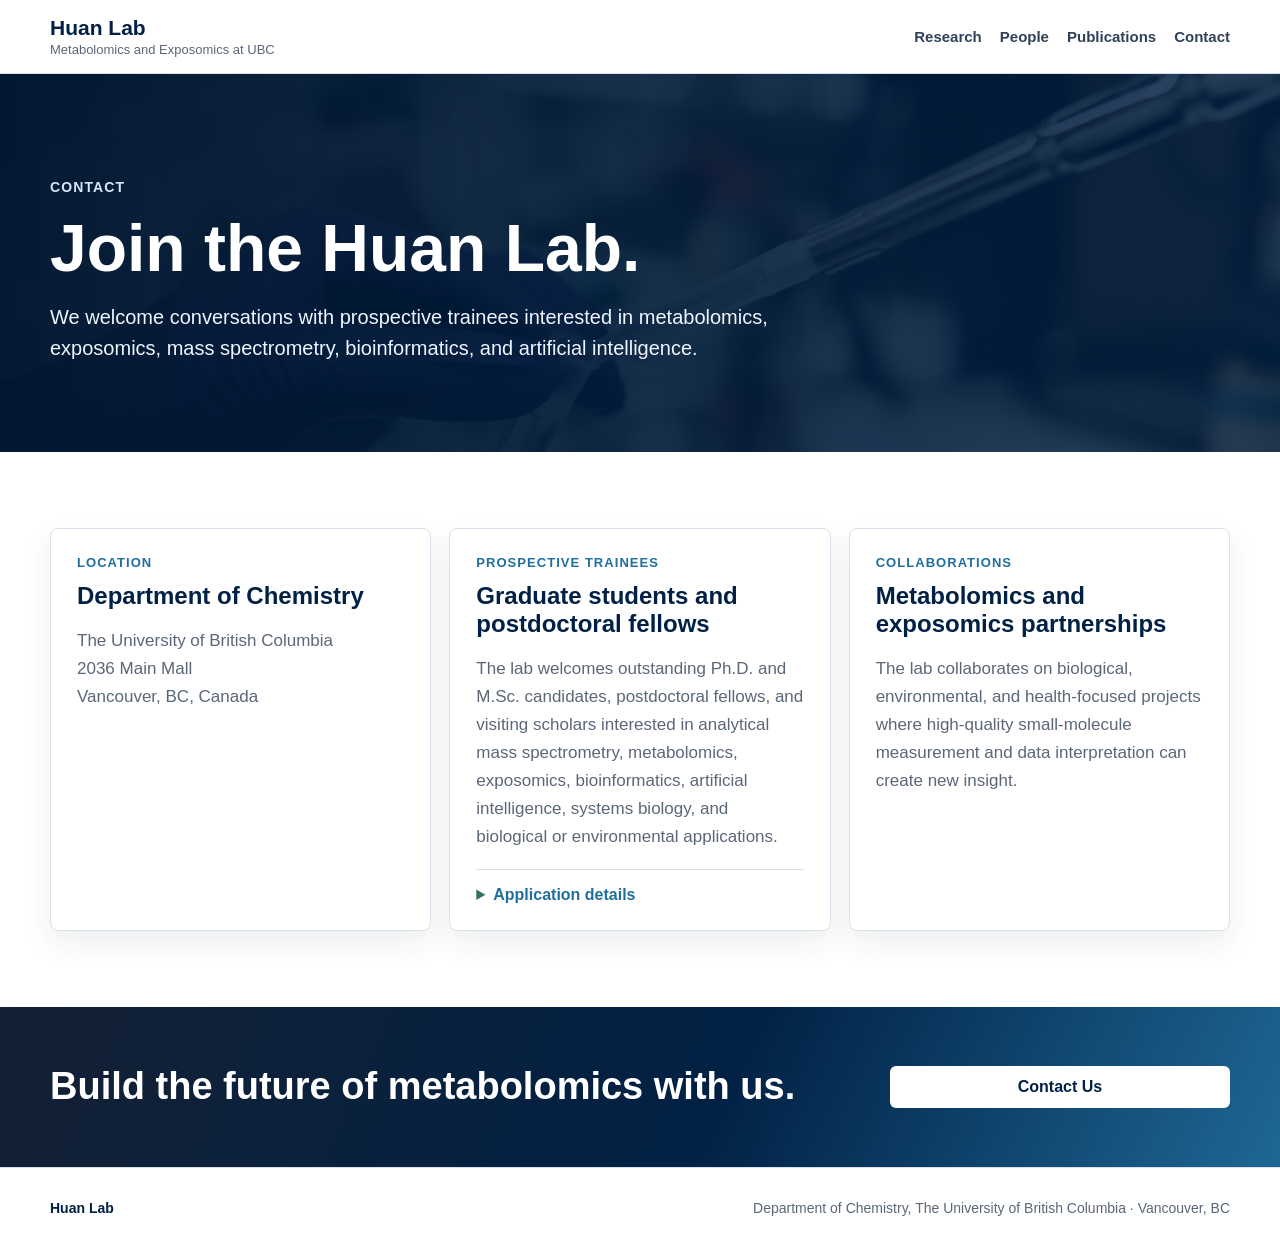
==== commit 207bbe93: "website development" ====
--- a/contact.html
+++ b/contact.html
@@ -1,41 +1,41 @@
-<!doctype html>
-<html lang="en">
-<head>
-  <meta charset="utf-8">
-  <meta name="viewport" content="width=device-width, initial-scale=1">
-  <title>Contact | Huan Lab</title>
-  <link rel="stylesheet" href="style.css">
-</head>
-<body>
-  <header class="site-header">
-    <a class="site-brand" href="index.html">
+<!doctype html>
+<html lang="en">
+<head>
+  <meta charset="utf-8">
+  <meta name="viewport" content="width=device-width, initial-scale=1">
+  <title>Contact | Huan Lab</title>
+  <link rel="stylesheet" href="style.css">
+</head>
+<body>
+  <header class="site-header">
+    <a class="site-brand" href="index.html">
       <strong>Huan Lab</strong>
-      <span>Metabolomics and Exposomics at UBC</span>
-    </a>
+      <span>Metabolomics and Exposomics at UBC</span>
+    </a>
     <nav class="site-nav" aria-label="Primary navigation">
       <a href="research.html">Research</a>
       <a href="people.html">People</a>
       <a href="publications.html">Publications</a>
       <a href="contact.html">Contact</a>
     </nav>
-  </header>
-
-  <main>
-    <section class="page-hero page-hero--contact">
-      <div class="hl-wrap">
-        <p class="hl-eyebrow">Contact</p>
-        <h1>Join or collaborate with the Huan Lab.</h1>
-        <p>We welcome conversations with prospective trainees, collaborators, and researchers interested in metabolomics, exposomics, mass spectrometry, bioinformatics, and artificial intelligence.</p>
-      </div>
-    </section>
-
-    <section class="page-section">
-      <div class="hl-wrap contact-grid">
-        <article class="info-card">
-          <span class="card-kicker">Location</span>
-          <h2>Department of Chemistry</h2>
-          <p>The University of British Columbia<br>2036 Main Mall<br>Vancouver, BC, Canada</p>
-        </article>
+  </header>
+
+  <main>
+    <section class="page-hero page-hero--contact">
+      <div class="hl-wrap">
+        <p class="hl-eyebrow">Contact</p>
+        <h1>Join the Huan Lab.</h1>
+        <p>We welcome conversations with prospective trainees interested in metabolomics, exposomics, mass spectrometry, bioinformatics, and artificial intelligence.</p>
+      </div>
+    </section>
+
+    <section class="page-section">
+      <div class="hl-wrap contact-grid">
+        <article class="info-card">
+          <span class="card-kicker">Location</span>
+          <h2>Department of Chemistry</h2>
+          <p>The University of British Columbia<br>2036 Main Mall<br>Vancouver, BC, Canada</p>
+        </article>
         <article class="info-card">
           <span class="card-kicker">Prospective trainees</span>
           <h2>Graduate students and postdoctoral fellows</h2>
@@ -45,29 +45,29 @@
             <p>Graduate applicants may apply through <a href="https://chem.ubc.ca/prospective-graduate-students" target="_blank" rel="noopener">UBC Chemistry</a>, <a href="https://www.gsat.ubc.ca/admission/" target="_blank" rel="noopener">Genome Science and Technology</a>, or <a href="https://www.bioinformatics.ubc.ca/program/" target="_blank" rel="noopener">Bioinformatics</a>, depending on their academic background. Prior expertise is not required; the lab trains motivated students and encourages prospective applicants to contact current group members to learn more about the lab environment.</p>
           </details>
         </article>
-        <article class="info-card">
-          <span class="card-kicker">Collaborations</span>
-          <h2>Metabolomics and exposomics partnerships</h2>
-          <p>The lab collaborates on biological, environmental, and health-focused projects where high-quality small-molecule measurement and data interpretation can create new insight.</p>
-        </article>
-      </div>
-    </section>
-
-    <section class="hl-join" aria-labelledby="join-title">
-      <div class="hl-wrap hl-join__inner">
+        <article class="info-card">
+          <span class="card-kicker">Collaborations</span>
+          <h2>Metabolomics and exposomics partnerships</h2>
+          <p>The lab collaborates on biological, environmental, and health-focused projects where high-quality small-molecule measurement and data interpretation can create new insight.</p>
+        </article>
+      </div>
+    </section>
+
+    <section class="hl-join" aria-labelledby="join-title">
+      <div class="hl-wrap hl-join__inner">
         <div>
           <h2 id="join-title">Build the future of metabolomics with us.</h2>
         </div>
         <a class="hl-button hl-button--light" href="mailto:thuan@chem.ubc.ca">Contact Us</a>
       </div>
     </section>
-  </main>
-
-  <footer class="site-footer">
-    <div class="hl-wrap">
+  </main>
+
+  <footer class="site-footer">
+    <div class="hl-wrap">
       <a class="site-footer__brand" href="index.html"><strong>Huan Lab</strong></a>
-      <span>Department of Chemistry, The University of British Columbia · Vancouver, BC</span>
-    </div>
-  </footer>
-</body>
-</html>
+      <span>Department of Chemistry, The University of British Columbia · Vancouver, BC</span>
+    </div>
+  </footer>
+</body>
+</html>
--- a/style.css
+++ b/style.css
@@ -233,6 +233,17 @@
   color: var(--hl-ubc-blue) !important;
 }
 
+.hl-hero .hl-button:not(.hl-button--secondary) {
+  background: #1f6f9f;
+  border-color: rgba(255, 255, 255, .18);
+  box-shadow: 0 10px 24px rgba(0, 22, 48, .22);
+}
+
+.hl-hero .hl-button:not(.hl-button--secondary):hover,
+.hl-hero .hl-button:not(.hl-button--secondary):focus {
+  background: #2f85b8;
+}
+
 .hl-button--light {
   background: var(--hl-white);
   color: var(--hl-ubc-blue) !important;
@@ -264,8 +275,8 @@
 .hl-metric strong {
   display: block;
   color: var(--hl-blue);
-  font-size: 30px;
-  line-height: 1;
+  font-size: clamp(22px, 2vw, 30px);
+  line-height: 1.08;
 }
 
 .hl-metric span {
@@ -401,46 +412,41 @@
 
 .hl-research-list {
   display: grid;
-  gap: 14px;
+  gap: 12px;
 }
 
 .hl-research-item {
-  display: grid;
-  grid-template-columns: 48px 1fr;
-  gap: 16px;
-  padding: 22px;
-  border: 1px solid var(--hl-line);
-  border-radius: 8px;
-  background: linear-gradient(135deg, #fff, #f8fbfe);
-  box-shadow: 0 10px 24px rgba(20, 32, 51, .06);
-}
-
-.hl-research-icon {
-  width: 48px;
-  height: 48px;
-  display: grid;
-  place-items: center;
-  border-radius: 6px;
-  color: var(--hl-white);
+  position: relative;
+  padding: 22px 24px 22px 28px;
+  border: 1px solid var(--hl-line);
+  border-radius: 8px;
+  background: #fff;
+  box-shadow: 0 12px 28px rgba(20, 32, 51, .06);
+}
+
+.hl-research-item::before {
+  content: "";
+  position: absolute;
+  inset: 18px auto 18px 0;
+  width: 4px;
+  border-radius: 999px;
   background: var(--hl-blue);
-  font-weight: 700;
-  font-size: 13px;
-}
-
-.hl-research-icon--green {
+}
+
+.hl-research-item:nth-child(2)::before {
   background: var(--hl-green);
 }
 
-.hl-research-icon--gold {
+.hl-research-item:nth-child(3)::before {
   background: var(--hl-gold);
 }
 
-.hl-research-icon--ink {
+.hl-research-item:nth-child(4)::before {
   background: var(--hl-ink);
 }
 
 .hl-research-item h3 {
-  margin: 0 0 6px;
+  margin: 0 0 8px;
   color: var(--hl-ink);
   font-size: 20px;
   line-height: 1.25;
@@ -454,8 +460,9 @@
 
 .hl-instrument-grid {
   display: grid;
-  grid-template-columns: repeat(3, minmax(0, 1fr));
+  grid-template-columns: repeat(4, minmax(0, 1fr));
   gap: 18px;
+  align-items: start;
 }
 
 .hl-instrument-card {
@@ -466,16 +473,70 @@
   box-shadow: 0 14px 34px rgba(20, 32, 51, .12);
 }
 
-.hl-instrument-card img {
+.hl-instrument-card > div:not(.hl-instrument-media) {
+  padding: 22px;
+}
+
+.hl-instrument-media {
+  min-height: 0;
+  height: 178px;
+  display: grid;
+  place-items: center;
+  overflow: hidden;
+  padding: 14px 18px;
+  background: linear-gradient(135deg, #f7fbff, #eaf3fb);
+}
+
+.hl-instrument-media img {
+  width: auto;
+  height: auto;
+  max-width: 100%;
+  max-height: 100%;
+  display: block;
+  object-fit: contain;
+}
+
+.hl-instrument-media--timstof {
+  background: linear-gradient(135deg, #f8fbff, #e6f1fb);
+}
+
+.hl-instrument-media--timstof img {
+  max-width: 58%;
+  max-height: 78%;
+}
+
+.hl-instrument-media--echo {
+  background: linear-gradient(135deg, #f7fbff, #d7f1ec);
+}
+
+.hl-instrument-media--impact {
+  background: radial-gradient(circle at 72% 22%, rgba(184, 215, 232, .72), transparent 38%),
+    linear-gradient(135deg, #f8fbff, #e7eef7);
+}
+
+.hl-instrument-media--impact img {
+  max-width: 54%;
+  max-height: 78%;
+}
+
+.hl-instrument-media--targeted {
+  grid-template-columns: 1fr 1fr;
+  gap: 10px;
+  background: linear-gradient(135deg, #f8fbff, #edf5f9);
+}
+
+.hl-instrument-media--targeted img {
   width: 100%;
-  aspect-ratio: 4 / 3;
-  display: block;
-  object-fit: cover;
-  background: #eef4fb;
-}
-
-.hl-instrument-card div {
-  padding: 22px;
+  height: 100%;
+  padding: 8px;
+  border: 1px solid var(--hl-line);
+  border-radius: 6px;
+  background: #fff;
+  object-fit: contain;
+}
+
+.hl-instrument-media--targeted img:last-child {
+  object-position: center 42%;
 }
 
 .hl-instrument-card span {
@@ -499,6 +560,50 @@
   margin: 0;
   color: var(--hl-muted);
   line-height: 1.55;
+}
+
+.hl-instrument-more {
+  margin-top: 14px;
+}
+
+.hl-instrument-more summary {
+  width: max-content;
+  cursor: pointer;
+  list-style: none;
+  border: 1px solid var(--hl-line);
+  border-radius: 6px;
+  padding: 7px 11px;
+  color: var(--hl-ubc-blue);
+  background: #f7fbff;
+  font-size: 13px;
+  font-weight: 800;
+}
+
+.hl-instrument-more summary::-webkit-details-marker {
+  display: none;
+}
+
+.hl-instrument-more summary::after {
+  content: "+";
+  margin-left: 8px;
+  color: var(--hl-blue);
+}
+
+.hl-instrument-more[open] summary::after {
+  content: "-";
+}
+
+.hl-instrument-more p {
+  margin-top: 12px;
+  padding-top: 12px;
+  border-top: 1px solid var(--hl-line);
+  font-size: 14px;
+}
+
+@media (max-width: 1120px) {
+  .hl-instrument-grid {
+    grid-template-columns: repeat(2, minmax(0, 1fr));
+  }
 }
 
 .hl-people {
@@ -656,18 +761,18 @@
 
 .hl-join {
   margin: 0 calc(50% - 50vw);
-  padding: 54px 0;
+  padding: 58px 0;
   background:
-    linear-gradient(115deg, rgba(20, 32, 51, 1), rgba(0, 33, 69, .96) 58%, rgba(31, 111, 159, .92)),
+    linear-gradient(115deg, rgba(20, 32, 51, 1), rgba(0, 33, 69, .96) 56%, rgba(31, 111, 159, .9)),
     var(--hl-ink);
   color: var(--hl-white);
 }
 
 .hl-join__inner {
-  display: flex;
+  display: grid;
+  grid-template-columns: minmax(0, 1fr) minmax(260px, 340px);
   align-items: center;
-  justify-content: space-between;
-  gap: 28px;
+  gap: 48px;
 }
 
 .hl-join h2 {
@@ -681,6 +786,41 @@
   line-height: 1.6;
 }
 
+.hl-join__action {
+  justify-self: end;
+  width: 100%;
+  padding: 22px;
+  border: 1px solid rgba(255, 255, 255, .2);
+  border-radius: 8px;
+  background: rgba(255, 255, 255, .1);
+  box-shadow: 0 18px 42px rgba(0, 22, 48, .24);
+}
+
+.hl-join__action span {
+  display: block;
+  margin-bottom: 14px;
+  color: #dce5f0;
+  font-size: 13px;
+  font-weight: 800;
+  letter-spacing: .08em;
+  line-height: 1.45;
+  text-transform: uppercase;
+}
+
+.hl-join__action .hl-button {
+  width: 100%;
+  min-height: 48px;
+  justify-content: space-between;
+  padding-inline: 18px;
+}
+
+.hl-join__action .hl-button::after {
+  content: ">";
+  margin-left: 16px;
+  color: var(--hl-blue);
+  font-weight: 900;
+}
+
 @media (max-width: 900px) {
   .hl-hero {
     background:
@@ -692,10 +832,19 @@
     min-height: 520px;
   }
 
-  .hl-section-head,
+  .hl-section-head {
+    align-items: start;
+    flex-direction: column;
+  }
+
   .hl-join__inner {
     align-items: start;
-    flex-direction: column;
+    grid-template-columns: 1fr;
+  }
+
+  .hl-join__action {
+    justify-self: stretch;
+    max-width: 360px;
   }
 
   .hl-metric-grid,
@@ -733,9 +882,6 @@
     grid-template-columns: 1fr 1fr;
   }
 
-  .hl-research-item {
-    grid-template-columns: 1fr;
-  }
 }
 
 .page-hero {
@@ -1499,6 +1645,57 @@
   text-transform: uppercase;
 }
 
+.publication-highlight-card .journal-logo {
+  min-height: 58px;
+  display: grid;
+  align-content: center;
+  margin-bottom: 2px;
+  padding: 12px 10px 9px;
+  border-top: 5px solid #e95b35;
+  border-bottom: 1px solid var(--hl-line);
+  background: #fff;
+  color: #050505;
+  font-family: Georgia, "Times New Roman", serif;
+  font-size: 24px;
+  font-weight: 800;
+  letter-spacing: -.04em;
+  line-height: .95;
+  text-transform: lowercase;
+}
+
+.publication-highlight-card .journal-logo span {
+  color: inherit;
+  font: inherit;
+  letter-spacing: inherit;
+  line-height: inherit;
+  text-transform: inherit;
+}
+
+.journal-logo--nature {
+  border-top-color: #e95b35 !important;
+}
+
+.journal-logo--methods {
+  border-top-color: #d84a2b !important;
+}
+
+.journal-logo--cancer,
+.journal-logo--discovery {
+  border-top-color: #8a1538 !important;
+}
+
+.journal-logo--cell {
+  border-top-color: #2f6f5e !important;
+}
+
+.journal-logo--communications {
+  border-top-color: #255f99 !important;
+}
+
+.journal-logo--biology {
+  border-top-color: #b98218 !important;
+}
+
 .publication-highlight-card h3 {
   margin: 0;
   color: var(--hl-ubc-blue);
@@ -1669,6 +1866,36 @@
   color: #2f3f55;
   font-size: 15.5px;
   line-height: 1.6;
+}
+
+.publication-reference-link {
+  color: inherit;
+  text-decoration: none;
+}
+
+.publication-reference-link:hover,
+.publication-reference-link:focus {
+  color: var(--hl-ubc-blue);
+  text-decoration: underline;
+  text-decoration-thickness: 1px;
+  text-underline-offset: 4px;
+}
+
+.publication-link {
+  display: inline-flex;
+  align-items: center;
+  margin-left: 8px;
+  color: var(--hl-blue);
+  font-size: 13px;
+  font-weight: 800;
+  text-decoration: underline;
+  text-underline-offset: 3px;
+  white-space: nowrap;
+}
+
+.publication-link:hover,
+.publication-link:focus {
+  color: var(--hl-ubc-blue);
 }
 
 .profile-lead-link {
